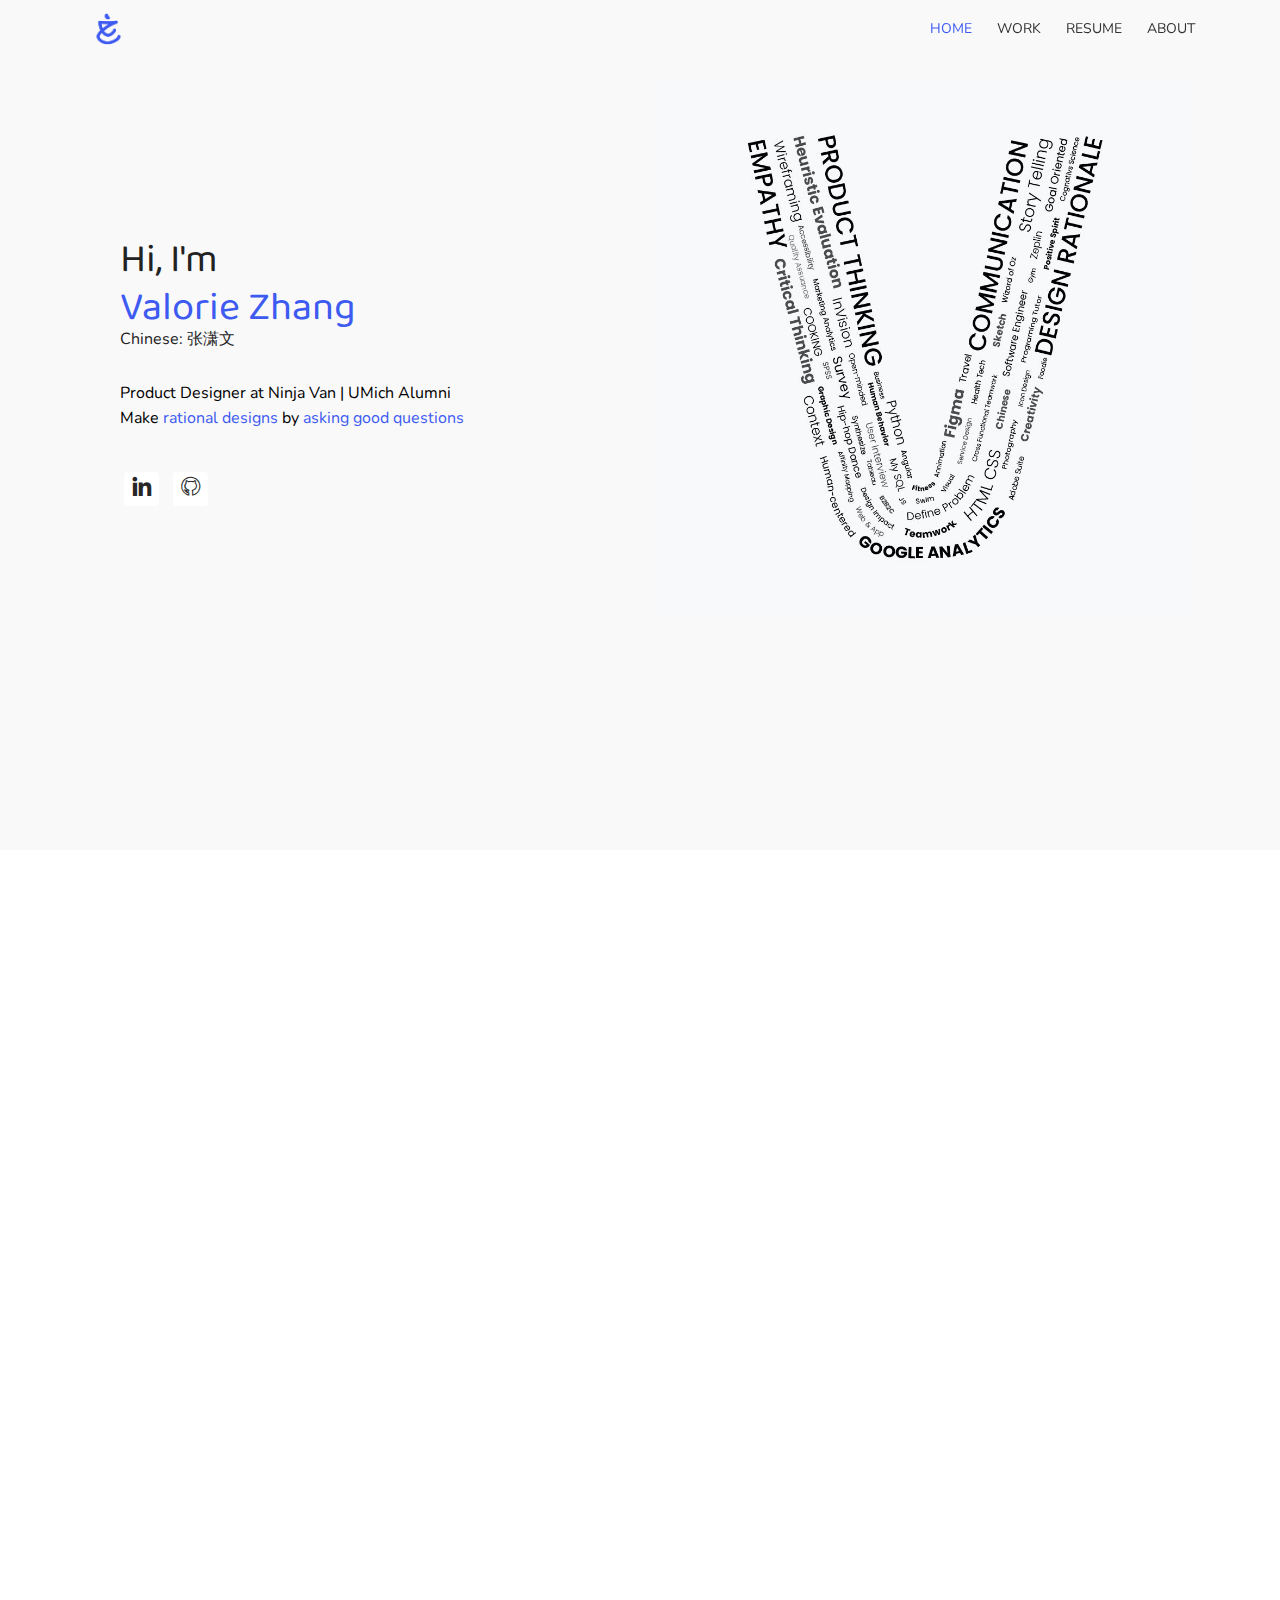
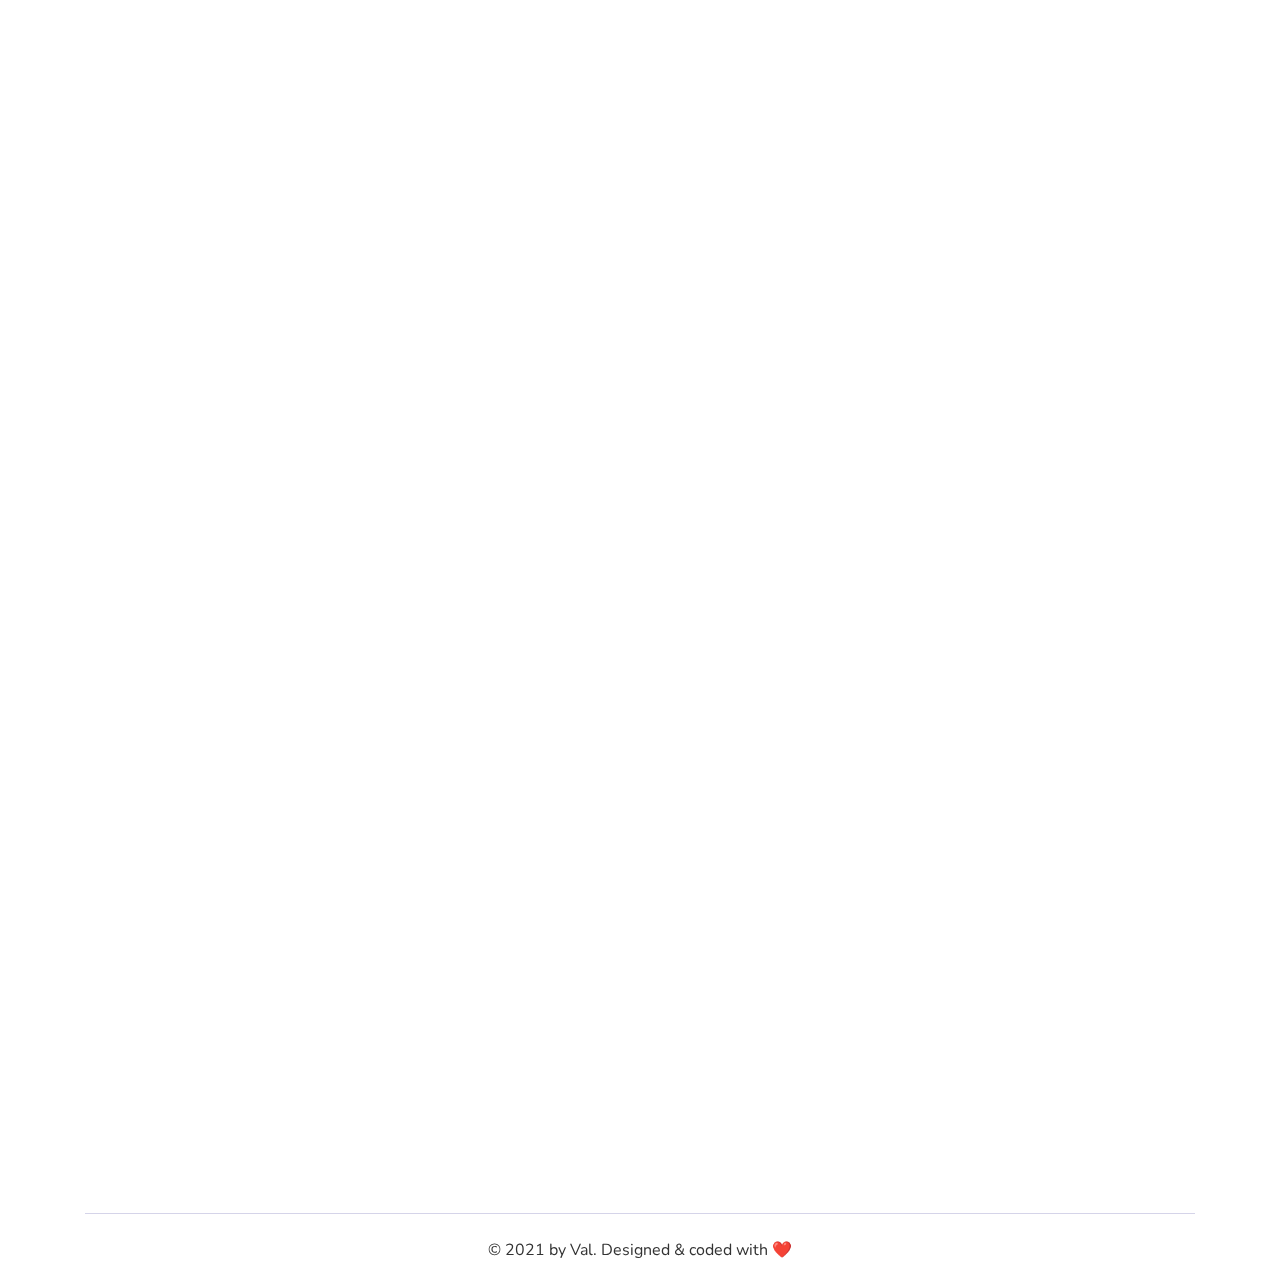
==== index.html @ 16b7e5fd "added nv" ====
<!DOCTYPE html>
<html lang="en">
    <head>
        <meta charset="utf-8">
        <meta name="viewport" content="width=device-width, initial-scale=1, shrink-to-fit=no">
        <meta property="og:description" content="Valorie - Product Designer | Portfolio" />
        <meta property="og:image" content="assets/img/social-preview.png"/>
        <meta property="og:url" content="https://valxwz.github.io/portfolio/" />
        <meta property="og:title" content="Valorie - Product Designer | Portfolio" />
        <title>Valorie - Product Designer</title>
        <!-- Bootstrap CSS -->
        <link rel="stylesheet" href="assets/css/bootstrap.min.css">
        <!-- Icon -->
        <link rel="stylesheet" href="assets/fonts/line-icons.css">
        <link href="https://cdn.lineicons.com/2.0/LineIcons.css" rel="stylesheet">
        <!-- Owl carousel -->
        <link rel="stylesheet" href="assets/css/owl.carousel.min.css">
        <link rel="stylesheet" href="assets/css/owl.theme.css">
        <link rel="stylesheet" href="assets/css/magnific-popup.css">
        <link rel="stylesheet" href="assets/css/nivo-lightbox.css">
        <!-- Animate -->
        <link rel="stylesheet" href="assets/css/animate.css">
        <!-- Main Style -->
        <link rel="stylesheet" href="assets/css/main.css">
        <!-- Responsive Style -->
        <link rel="stylesheet" href="assets/css/responsive.css">
        <!-- Google Font -->
        <link href="https://fonts.googleapis.com/css2?family=Baloo+Chettan+2:wght@400;500&family=Rubik:wght@300;400;500&display=swap" rel="stylesheet">
        <link href="https://fonts.googleapis.com/css2?family=Crimson+Text:wght@600&family=Open+Sans:ital,wght@0,300;1,300&display=swap" rel="stylesheet">
        <link href="https://fonts.googleapis.com/css2?family=Nunito:wght@200;300;400;600&display=swap" rel="stylesheet">
        
        <!-- add favicon to tab -->
        <link rel="icon" href="assets/img/fav_icon.png">
<!-- Global site tag (gtag.js) - Google Analytics -->
<script async src="https://www.googletagmanager.com/gtag/js?id=UA-103588491-2"></script>
<script>
  window.dataLayer = window.dataLayer || [];
  function gtag(){dataLayer.push(arguments);}
  gtag('js', new Date());

  gtag('config', 'UA-103588491-2');
</script>

    </head>
    <body>
        <!-- Header Area wrapper Starts -->
        <header id="header-wrap">
            <!-- Navbar Start -->
            <nav class="navbar navbar-expand-md bg-inverse fixed-top scrolling-navbar nav-down">
                <div class="container">
                    <!-- Brand and toggle get grouped for better mobile display -->
                    <a href="index.html" class="navbar-brand"><img src="assets/img/new_logo-03.png" alt="logo"></a>
                    <button class="navbar-toggler" type="button" data-toggle="collapse" data-target="#navbarCollapse" aria-controls="navbarCollapse" aria-expanded="false" aria-label="Toggle navigation">
                    <i class="lni-menu"></i>
                    </button>
                    <div class="collapse navbar-collapse" id="navbarCollapse">
                        <ul class="navbar-nav mr-auto w-100 justify-content-end clearfix">
                            <li class="nav-item active">
                                <a class="nav-link" href="#hero-area">
                                    HOME
                                </a>
                            </li>
                            <li class="nav-item">
                                <a class="nav-link" href="#work">
                                    WORK
                                </a>
                            </li>
                            <li class="nav-item">
                                <a class="nav-link" href="assets/files/valzhang.pdf" target="_blank">
                                    RESUME
                                </a>
                            </li>
                            <li class="nav-item">
                                <a class="nav-link" href="about.html">
                                    ABOUT
                                </a>
                            </li>
                        </ul>
                    </div>
                </div>
            </nav>
            <!-- Navbar End -->
            <!-- Hero Area Start -->
            <div id="hero-area" class="hero-area-bg" style="background-color: #f9f9f9;">
                <div class="container">
                    <div class="row">
                        <div class="col-lg-6 col-md-12 col-sm-12 col-xs-12" style="padding: 40px 40px 30px 50px;margin-top: 10%">
                            <div class="contents">
                                <div class="head-title">
                                    <h2>Hi, I'm </br> <span style="color:#3d5af1;">Valorie Zhang</span>
                                    <p>Chinese: 张潇文</p>
                                    </h2>
                                </div>
                                <p>Product Designer at Ninja Van | UMich Alumni <br>Make <span style="color:#3d5af1;">rational designs </span> by <span style="color:#3d5af1;">asking good questions</span></p>
                                <div class="social-icon" style="padding-top: 10px;">
                                    <a class="linkedin" href="https://www.linkedin.com/in/valorie-xiaowen-zhang-9266886b/" onclick="window.open(this.href); return false;"><i class="lni-linkedin-filled"></i></a>
                                    <a class="github" href="https://github.com/valxwz?tab=repositories" onclick="window.open(this.href); return false;"><i class="lni lni-github"></i></a>
                                </div>
                            </div>
                        </div>
                        <div class="col-lg-6 col-md-12 col-sm-12 col-xs-12">
                            <div class="intro-img">
                                <img class="img-fluid" src="assets/img/v_shape.jpg" alt="">
                            </div>
                        </div>
                    </div>
                </div>
            </div>
            <!-- Hero Area End -->
        </header>
        <!-- Header Area wrapper End -->
        <!-- Work Section start -->
        <section id="work" class="section-padding">
            <div class="container">
                <div class="section-header text-center">
                    <h2 class="section-title wow fadeInDown">Work</h2>
                    <div class="shape wow fadeInDown"></div>
                </div>
                <div class="about-area">
                    <div class="container">
                        <!-- work NV  -->
                        <div class="row flex-column-reverse flex-lg-row row-padding">
                            <div class="col-lg-6 col-md-12 col-xs-12 info">
                                <div class="about-wrapper wow fadeInRight">
                                    <div>
                                        <div class="site-heading project_header">
                                            <h3>Ninja Van
                                            </h3>
                                        </div>
                                        <p class="project-tag">Jun 2021 - Present</p>
                                        <div class="content">
                                            <p>
                                                Ship parcles from point A to point B, C, D & more
                                            </p>
                                        </div>
                                        <p><small class="form-text text-muted">
                                            Help warehouse staff and drivers to ship parcels through middle mile. </br> Please contact me for details. 
                                        </small></p>
                                        <div class="header-button">
                                            <button id="contact-dialog" type="submit" class="main-button">Contact Me</button>
                                        </div>
                                    </div>
                                </div>
                            </div>
                            <div class="col-lg-6 col-md-12 col-xs-12 wow fadeInLeft">
                                <img class="img-fluid feature-img-fluid" src="assets/img/home/nv.png" alt="">
                            </div>
                        </div>
                        <!-- end of work NV -->
                        <!-- Work GM -->
                        <div class="row flex-column-reverse flex-lg-row row-padding">
                            <div class="col-lg-6 col-md-12 col-xs-12 info">
                                <div class="about-wrapper wow fadeInRight">
                                    <div>
                                        
                                        <div class="site-heading project_header" >
                                            <h3>General Motors
                                            </h3>
                                        </div>
                                        <p class="project-tag2">Sep 2020 - Jun 2021</p>
                                        <div class="content">
                                            <p>
                                                Worked on the Advisor platform and connected vehicle projects
                                            </p>
                                        </div>
                                        <p><small class="text-muted">
                                            Product Design · E-commerce · Sale's tool · Customer service tool · Connected vehicle mobile app
                                        </small></p>
                                        
                                        <button onclick="window.location.href='gm_work.html';" class="main-button">View Details</button>
                                        
                                    </div>
                                </div>
                            </div>
                            <div class="col-lg-6 col-md-12 col-xs-12 wow fadeInLeft">
                                <a href="gm_work.html"><img class="img-fluid feature-img-fluid" src="assets/img/home/gm.png" alt="gm.png"></a>
                            </div>
                        </div>
                        <!-- end of work GN -->
                        
                         <!-- work - ava  -->
                        <div class="row flex-column-reverse flex-lg-row row-padding">
                            <div class="col-lg-6 col-md-12 col-xs-12 info">
                                <div class="about-wrapper wow fadeInRight">
                                    <div>
                                        <div class="site-heading project_header">
                                            <h3>Ava
                                            </h3>
                                        </div>
                                        <p class="project-tag2">Jun 2020 - Sep 2020</p>
                                        <div class="content">
                                            <p>
                                                B2B2C Health Coaching & Tracking Platform
                                            </p>
                                        </div>
                                        <p><small class="form-text text-muted">
                                            Solo designer in a health-tech startup · Health status dashboard · Streamline meal logging
                                        </small></p>
                                        <div class="header-button">
                                            <button onclick="window.location.href='ava_work.html';" class="main-button">View Details</button>
                                        </div>
                                    </div>
                                </div>
                            </div>
                            <div class="col-lg-6 col-md-12 col-xs-12 wow fadeInLeft">
                                <a href="ava_work.html"><img class="img-fluid feature-img-fluid" src="assets/img/home/ava.png" alt=""></a>
                            </div>
                        </div>
                        <!-- end of work Ava -->
                        
                        <!-- Work 3 Cinetrip -->
                        <div class="row flex-column-reverse flex-lg-row row-padding">
                            <div class="col-lg-6 col-md-12 col-xs-12 info">
                                <div class="about-wrapper wow fadeInRight">
                                    <div>
                                        <div class="site-heading project_header">
                                            <h3>Cinetrip
                                            </h3>
                                        </div>
                                        <p class="project-tag2">Sep 2019 - Sep 2020</p>
                                        <div class="content">
                                            <p>
                                                Explore popular filming locations while traveling
                                            </p>
                                        </div>
                                        <p><small class="text-muted">
                                            UX & UI Design · Co-Founder · Launched in App store
                                        </small></p>
                                        
                                        <button onclick="window.location.href='cinetrip_work.html';" class="main-button">View Details</button>
                                        
                                    </div>
                                </div>
                            </div>
                            <div class="col-lg-6 col-md-12 col-xs-12 wow fadeInLeft">
                                <a href="cinetrip_work.html"><img class="img-fluid feature-img-fluid" src="assets/img/cinetrip.png" alt="cinetrip.png"></a>
                            </div>
                        </div>
                        <!-- end of work 3 -->
                        <!-- Work 6 levels.fyi -->
                        <div class="row flex-column-reverse flex-lg-row row-padding">
                            <div class="col-lg-6 col-md-12 col-xs-12 info">
                                <div class="about-wrapper wow fadeInRight">
                                    <div>
                                        <div class="site-heading project_header">
                                            <h3>Levels.fyi
                                            </h3>
                                        </div>
                                        <p class="project-tag2">Aug 2020 - Sep 2020</p>
                                        <div class="content">
                                            <p>
                                                Helping people make better career decisions
                                            </p>
                                        </div>
                                        <p><small class="text-muted">
                                            Freelance UX Design  · Data Submission · Dashboard
                                        </small></p>
                                        
                                        <button onclick="window.location.href='levels_work.html';" class="main-button">View Details</button>
                                        
                                    </div>
                                </div>
                            </div>
                            <div class="col-lg-6 col-md-12 col-xs-12 wow fadeInLeft">
                                <a href="levels_work.html"><img class="img-fluid feature-img-fluid" src="assets/img/levels-img/levels.png" alt="levels.png"></a>
                            </div>
                        </div>
                        <!-- end of work 6 -->
                        <!-- Work 4 igiyg -->
                        <div class="row flex-column-reverse flex-lg-row row-padding">
                            <div class="col-lg-6 col-md-12 col-xs-12 info">
                                <div class="about-wrapper wow fadeInRight">
                                    <div>
                                        <div class="site-heading project_header">
                                            <h3>I'll Go If You Go
                                            </h3>
                                        </div>
                                        <p class="project-tag2">Jan 2019 - Apr 2019</p>
                                        <div class="content">
                                            <p>
                                                Spark fun & meaningful family conversations
                                            </p>
                                        </div>
                                        <p><small class="text-muted">
                                            Service & physical product design · Family bonding · Interdisciplinary work
                                        </small></p>
                                        
                                        <button onClick="window.open('https://www.valoriezhang.com/ipd');" class="main-button">View Details</button>
                                        
                                    </div>
                                </div>
                            </div>
                            <div class="col-lg-6 col-md-12 col-xs-12 wow fadeInLeft">
                                <a target="_blank" href="https://www.valoriezhang.com/ipd"><img class="img-fluid feature-img-fluid" src="assets/img/home/igiyg.png" alt="igiyg.png"></a>
                            </div>
                        </div>
                        <!-- end of work 4 -->
                        <!-- Work 5 sodalabs -->
                        <div class="row flex-column-reverse flex-lg-row row-padding">
                            <div class="col-lg-6 col-md-12 col-xs-12 info">
                                <div class="about-wrapper wow fadeInRight">
                                    <div>
                                        <div class="site-heading project_header">
                                            <h3>UX Design Intern
                                            </h3>
                                        </div>
                                        <p class="project-tag2">May 2019 - July 2019</p>
                                        <div class="content">
                                            <p>
                                                Wear multiple hats at a start-up
                                            </p>
                                        </div>
                                        <p><small class="text-muted">
                                            Kiosk UX/UI design · UX research · Market analysis · Cold user interviews
                                        </small></p>
                                        
                                        <button onClick="window.open('https://www.valoriezhang.com/sl');" class="main-button">View Details</button>
                                        
                                    </div>
                                </div>
                            </div>
                            <div class="col-lg-6 col-md-12 col-xs-12 wow fadeInLeft">
                                <a target="_blank" href="https://www.valoriezhang.com/sl"><img class="img-fluid feature-img-fluid" src="assets/img/home/SodaLabs.png" alt="SodaLabs.png"></a>
                            </div>
                        </div>
                        <!-- end of work 5 -->
                        
                    </div>
                </div>
            </div>
        </section>
            <!-- Signup Section End -->
            <!-- Footer Section Start -->
            <footer id="footer" class="footer-area section-padding">
                <div id="copyright">
                    <div class="container">
                        <div class="row">
                            <div class="col-md-12">
                                <div class="copyright-content">
                                    <p>© 2021 by Val. Designed & coded with ❤️</p>
                                </div>
                            </div>
                        </div>
                    </div>
                </div>
            </footer>
            <!-- Footer Section End -->
            <!-- signup popup confirmation -->
           <div id="myModal" class="cd-popup" role="alert">
            <div class="cd-popup-container">
                <h4>Glad you are interested! </h4> <p>Please feel free to reach out to me at <br>valxwz@umich.edu <br>for more details. Thanks! </p>
                <ul>
                    <li class="nav-item">
                        <a href="#0" class="cd-popup-close img-replace btn-sm">CLOSE</a>
                    </li>
                </ul>
                </div> <!-- cd-popup-container -->
                </div> <!-- cd-popup -->

                    <!-- Go to Top Link -->
                    <a href="#" class="back-to-top">
                        <i class="lni-arrow-up"></i>
                    </a>
                    <!-- Preloader -->
                    <div id="preloader">
                        <div class="loader" id="loader-1"></div>
                    </div>
                    <!-- End Preloader -->
                    <!-- jQuery first, then Popper.js, then Bootstrap JS -->
                    <script src="assets/js/jquery-min.js"></script>
                    <script src="assets/js/bootstrap.min.js"></script>
                    <script src="assets/js/owl.carousel.min.js"></script>
                    <script src="assets/js/wow.js"></script>
                    <script src="assets/js/jquery.nav.js"></script>
                    <script src="assets/js/scrolling-nav.js"></script>
                    <script src="assets/js/jquery.easing.min.js"></script>
                    <script src="assets/js/jquery.counterup.min.js"></script>
                    <script src="assets/js/waypoints.min.js"></script>
                    <script src="assets/js/main.js"></script>
                </body>
            </html>
---- assets/fonts/line-icons.css ----
@font-face {
  font-family: 'LineIcons';
  src:  url('../fonts/LineIcons.eot?tc3uo0');
  src:  url('../fonts/LineIcons.eot?tc3uo0#iefix') format('embedded-opentype'),
    url('../fonts/LineIcons.ttf?tc3uo0') format('truetype'),
    url('../fonts/LineIcons.woff?tc3uo0') format('woff'),
    url('../fonts/LineIcons.svg?tc3uo0#LineIcons') format('svg');
  font-weight: normal;
  font-style: normal;
}

[class^="lni-"], [class*=" lni-"] {
  /* use !important to prevent issues with browser extensions that change fonts */
  font-family: 'LineIcons' !important;
  speak: none;
  font-style: normal;
  font-weight: normal;
  font-variant: normal;
  text-transform: none;
  line-height: 1;

  /* Better Font Rendering =========== */
  -webkit-font-smoothing: antialiased;
  -moz-osx-font-smoothing: grayscale;
}

.lni-image:before {
  content: "\e991";
}
.lni-linkedin-filled:before {
  content: "\e9ac";
}
.lni-airbnb-filled:before {
  content: "\ea06";
}
.lni-add-files:before {
  content: "\e900";
}
.lni-agenda:before {
  content: "\e901";
}
.lni-alarm-clock:before {
  content: "\e902";
}
.lni-alarm:before {
  content: "\e903";
}
.lni-amazon:before {
  content: "\e904";
}
.lni-amex:before {
  content: "\e905";
}
.lni-anchor:before {
  content: "\e906";
}
.lni-android:before {
  content: "\e907";
}
.lni-angle-double-down:before {
  content: "\e908";
}
.lni-angle-double-left:before {
  content: "\e909";
}
.lni-angle-double-right:before {
  content: "\e90a";
}
.lni-angle-double-up:before {
  content: "\e90b";
}
.lni-apartment:before {
  content: "\e90c";
}
.lni-apple:before {
  content: "\e90d";
}
.lni-archive:before {
  content: "\e90e";
}
.lni-arrow-down-circle:before {
  content: "\e90f";
}
.lni-arrow-down:before {
  content: "\e910";
}
.lni-arrow-left-circle:before {
  content: "\e911";
}
.lni-arrow-left:before {
  content: "\e912";
}
.lni-arrow-right-circle:before {
  content: "\e913";
}
.lni-arrow-right:before {
  content: "\e914";
}
.lni-arrow-top-left:before {
  content: "\e915";
}
.lni-arrow-top-right:before {
  content: "\e916";
}
.lni-arrow-up-circle:before {
  content: "\e917";
}
.lni-arrow-up:before {
  content: "\e918";
}
.lni-arrows-horizontal:before {
  content: "\e919";
}
.lni-arrows-vertical:before {
  content: "\e91a";
}
.lni-ban:before {
  content: "\e91b";
}
.lni-bar-chart:before {
  content: "\e91c";
}
.lni-basketball:before {
  content: "\e91d";
}
.lni-behance:before {
  content: "\e91e";
}
.lni-bi-cycle:before {
  content: "\e91f";
}
.lni-bitbucket:before {
  content: "\e920";
}
.lni-bitcoin:before {
  content: "\e921";
}
.lni-blackboard:before {
  content: "\e922";
}
.lni-bluetooth:before {
  content: "\e923";
}
.lni-bold:before {
  content: "\e924";
}
.lni-bolt-alt:before {
  content: "\e925";
}
.lni-bolt:before {
  content: "\e926";
}
.lni-book:before {
  content: "\e927";
}
.lni-bookmark-alt:before {
  content: "\e928";
}
.lni-bookmark:before {
  content: "\e929";
}
.lni-briefcase:before {
  content: "\e92a";
}
.lni-brush-alt:before {
  content: "\e92b";
}
.lni-brush:before {
  content: "\e92c";
}
.lni-bubble:before {
  content: "\e92d";
}
.lni-bug:before {
  content: "\e92e";
}
.lni-bulb:before {
  content: "\e92f";
}
.lni-bullhorn:before {
  content: "\e930";
}
.lni-bus:before {
  content: "\e931";
}
.lni-calendar:before {
  content: "\e932";
}
.lni-camera:before {
  content: "\e933";
}
.lni-car:before {
  content: "\e934";
}
.lni-cart-full:before {
  content: "\e935";
}
.lni-cart:before {
  content: "\e936";
}
.lni-check-box:before {
  content: "\e937";
}
.lni-check-mark-circle:before {
  content: "\e938";
}
.lni-chevron-down-circle:before {
  content: "\e939";
}
.lni-chevron-down:before {
  content: "\e93a";
}
.lni-chevron-left-circle:before {
  content: "\e93b";
}
.lni-chevron-left:before {
  content: "\e93c";
}
.lni-chevron-right-circle:before {
  content: "\e93d";
}
.lni-chevron-right:before {
  content: "\e93e";
}
.lni-chevron-up-circle:before {
  content: "\e93f";
}
.lni-chevron-up:before {
  content: "\e940";
}
.lni-chrome:before {
  content: "\e941";
}
.lni-circle-minus:before {
  content: "\e942";
}
.lni-clipboard:before {
  content: "\e943";
}
.lni-close:before {
  content: "\e944";
}
.lni-cloud-check:before {
  content: "\e945";
}
.lni-cloud-download:before {
  content: "\e946";
}
.lni-cloud-sync:before {
  content: "\e947";
}
.lni-cloud-upload:before {
  content: "\e948";
}
.lni-cloud:before {
  content: "\e949";
}
.lni-code:before {
  content: "\e94a";
}
.lni-coffee-cup:before {
  content: "\e94b";
}
.lni-cog:before {
  content: "\e94c";
}
.lni-color-pallet:before {
  content: "\e94d";
}
.lni-comment-reply-alt:before {
  content: "\e94e";
}
.lni-comments-alt:before {
  content: "\e94f";
}
.lni-comments:before {
  content: "\e950";
}
.lni-construction:before {
  content: "\e951";
}
.lni-control-panel:before {
  content: "\e952";
}
.lni-crop:before {
  content: "\e953";
}
.lni-cross-circle:before {
  content: "\e954";
}
.lni-crown:before {
  content: "\e955";
}
.lni-css3:before {
  content: "\e956";
}
.lni-cup:before {
  content: "\e957";
}
.lni-cut:before {
  content: "\e958";
}
.lni-dashboard:before {
  content: "\e959";
}
.lni-database:before {
  content: "\e95a";
}
.lni-dinner:before {
  content: "\e95b";
}
.lni-direction-alt:before {
  content: "\e95c";
}
.lni-direction-ltr:before {
  content: "\e95d";
}
.lni-direction-rtl:before {
  content: "\e95e";
}
.lni-direction:before {
  content: "\e95f";
}
.lni-display:before {
  content: "\e960";
}
.lni-download:before {
  content: "\e961";
}
.lni-drop:before {
  content: "\e962";
}
.lni-dropbox:before {
  content: "\e963";
}
.lni-drupal:before {
  content: "\e964";
}
.lni-emoji-neutral:before {
  content: "\e965";
}
.lni-emoji-sad:before {
  content: "\e966";
}
.lni-emoji-smile:before {
  content: "\e967";
}
.lni-empty-file:before {
  content: "\e968";
}
.lni-enter:before {
  content: "\e969";
}
.lni-envelope:before {
  content: "\e96a";
}
.lni-eraser:before {
  content: "\e96b";
}
.lni-exit-down:before {
  content: "\e96c";
}
.lni-exit-up:before {
  content: "\e96d";
}
.lni-exit:before {
  content: "\e96e";
}
.lni-eye:before {
  content: "\e96f";
}
.lni-facebook-filled:before {
  content: "\e970";
}
.lni-facebook:before {
  content: "\e971";
}
.lni-files:before {
  content: "\e972";
}
.lni-film-play:before {
  content: "\e973";
}
.lni-firefox:before {
  content: "\e974";
}
.lni-flag-alt:before {
  content: "\e975";
}
.lni-flag-cubic:before {
  content: "\e976";
}
.lni-flag:before {
  content: "\e977";
}
.lni-folder:before {
  content: "\e978";
}
.lni-frame-contract:before {
  content: "\e979";
}
.lni-frame-expand:before {
  content: "\e97a";
}
.lni-full-screen:before {
  content: "\e97b";
}
.lni-funnel:before {
  content: "\e97c";
}
.lni-gallery:before {
  content: "\e97d";
}
.lni-game:before {
  content: "\e97e";
}
.lni-gift:before {
  content: "\e97f";
}
.lni-git:before {
  content: "\e980";
}
.lni-github:before {
  content: "\e981";
}
.lni-google-plus:before {
  content: "\e982";
}
.lni-graduation:before {
  content: "\e983";
}
.lni-grid-alt:before {
  content: "\e984";
}
.lni-grid:before {
  content: "\e985";
}
.lni-hammer:before {
  content: "\e986";
}
.lni-hand:before {
  content: "\e987";
}
.lni-harddrive:before {
  content: "\e988";
}
.lni-headphone-alt:before {
  content: "\e989";
}
.lni-headphone:before {
  content: "\e98a";
}
.lni-heart-filled:before {
  content: "\e98b";
}
.lni-heart-pulse:before {
  content: "\e98c";
}
.lni-heart:before {
  content: "\e98d";
}
.lni-help:before {
  content: "\e98e";
}
.lni-highlight-alt:before {
  content: "\e98f";
}
.lni-highlight:before {
  content: "\e990";
}
.lni-hobile:before {
  content: "\e992";
}
.lni-home:before {
  content: "\e993";
}
.lni-hourglass:before {
  content: "\e994";
}
.lni-html5:before {
  content: "\e995";
}
.lni-inbox:before {
  content: "\e996";
}
.lni-indent-decrease:before {
  content: "\e997";
}
.lni-indent-increase:before {
  content: "\e998";
}
.lni-Infinite:before {
  content: "\e999";
}
.lni-information:before {
  content: "\e99a";
}
.lni-instagram-filled:before {
  content: "\e99b";
}
.lni-instagram:before {
  content: "\e99c";
}
.lni-italic:before {
  content: "\e99d";
}
.lni-joomla:before {
  content: "\e99e";
}
.lni-key:before {
  content: "\e99f";
}
.lni-keyboard:before {
  content: "\e9a0";
}
.lni-laptop-phone:before {
  content: "\e9a1";
}
.lni-laptop:before {
  content: "\e9a2";
}
.lni-layers:before {
  content: "\e9a3";
}
.lni-layout:before {
  content: "\e9a4";
}
.lni-leaf:before {
  content: "\e9a5";
}
.lni-licencse:before {
  content: "\e9a6";
}
.lni-line-dashed:before {
  content: "\e9a7";
}
.lni-line-dotted:before {
  content: "\e9a8";
}
.lni-line-double:before {
  content: "\e9a9";
}
.lni-line-spacing:before {
  content: "\e9aa";
}
.lni-link:before {
  content: "\e9ab";
}
.lni-linkedin:before {
  content: "\e9ad";
}
.lni-list:before {
  content: "\e9ae";
}
.lni-lock:before {
  content: "\e9af";
}
.lni-magnet:before {
  content: "\e9b0";
}
.lni-magnifier:before {
  content: "\e9b1";
}
.lni-map-marker:before {
  content: "\e9b2";
}
.lni-map:before {
  content: "\e9b3";
}
.lni-mastercard:before {
  content: "\e9b4";
}
.lni-medall-alt:before {
  content: "\e9b5";
}
.lni-medall:before {
  content: "\e9b6";
}
.lni-medium:before {
  content: "\e9b7";
}
.lni-menu-circle:before {
  content: "\e9b8";
}
.lni-menu:before {
  content: "\e9b9";
}
.lni-mic:before {
  content: "\e9ba";
}
.lni-microphone:before {
  content: "\e9bb";
}
.lni-minus:before {
  content: "\e9bc";
}
.lni-mobile:before {
  content: "\e9bd";
}
.lni-more-alt:before {
  content: "\e9be";
}
.lni-more:before {
  content: "\e9bf";
}
.lni-mouse:before {
  content: "\e9c0";
}
.lni-move:before {
  content: "\e9c1";
}
.lni-music:before {
  content: "\e9c2";
}
.lni-notepad:before {
  content: "\e9c3";
}
.lni-package:before {
  content: "\e9c4";
}
.lni-page-break:before {
  content: "\e9c5";
}
.lni-paint-bucket:before {
  content: "\e9c6";
}
.lni-paint-roller:before {
  content: "\e9c7";
}
.lni-paperclip:before {
  content: "\e9c8";
}
.lni-paypal:before {
  content: "\e9c9";
}
.lni-pencil-alt:before {
  content: "\e9ca";
}
.lni-pencil:before {
  content: "\e9cb";
}
.lni-phone-handset:before {
  content: "\e9cc";
}
.lni-phone:before {
  content: "\e9cd";
}
.lni-pie-chart:before {
  content: "\e9ce";
}
.lni-pilcrow:before {
  content: "\e9cf";
}
.lni-pin-alt:before {
  content: "\e9d0";
}
.lni-pin-corner:before {
  content: "\e9d1";
}
.lni-pin:before {
  content: "\e9d2";
}
.lni-pinterest:before {
  content: "\e9d3";
}
.lni-playstore:before {
  content: "\e9d4";
}
.lni-plug:before {
  content: "\e9d5";
}
.lni-plus:before {
  content: "\e9d6";
}
.lni-pointer-down:before {
  content: "\e9d7";
}
.lni-pointer-left:before {
  content: "\e9d8";
}
.lni-pointer-right:before {
  content: "\e9d9";
}
.lni-pointer-up:before {
  content: "\e9da";
}
.lni-pointer:before {
  content: "\e9db";
}
.lni-power-switch:before {
  content: "\e9dc";
}
.lni-printer:before {
  content: "\e9dd";
}
.lni-pulse:before {
  content: "\e9de";
}
.lni-question-circle:before {
  content: "\e9df";
}
.lni-quora:before {
  content: "\e9e0";
}
.lni-reddit:before {
  content: "\e9e1";
}
.lni-reload:before {
  content: "\e9e2";
}
.lni-reply:before {
  content: "\e9e3";
}
.lni-rocket:before {
  content: "\e9e4";
}
.lni-rss-feed:before {
  content: "\e9e5";
}
.lni-ruler-alt:before {
  content: "\e9e6";
}
.lni-ruler-pencil:before {
  content: "\e9e7";
}
.lni-ruler:before {
  content: "\e9e8";
}
.lni-save-alt:before {
  content: "\e9e9";
}
.lni-save:before {
  content: "\e9ea";
}
.lni-search:before {
  content: "\e9eb";
}
.lni-select:before {
  content: "\e9ec";
}
.lni-share-alt:before {
  content: "\e9ed";
}
.lni-share:before {
  content: "\e9ee";
}
.lni-shield:before {
  content: "\e9ef";
}
.lni-shift-left:before {
  content: "\e9f0";
}
.lni-shift-right:before {
  content: "\e9f1";
}
.lni-shortcode:before {
  content: "\e9f2";
}
.lni-signal:before {
  content: "\e9f3";
}
.lni-slice:before {
  content: "\e9f4";
}
.lni-sort-alpha-asc:before {
  content: "\e9f5";
}
.lni-sort-amount-asc:before {
  content: "\e9f6";
}
.lni-soundcloud:before {
  content: "\e9f7";
}
.lni-spellcheck:before {
  content: "\e9f8";
}
.lni-spotify:before {
  content: "\e9f9";
}
.lni-spray:before {
  content: "\e9fa";
}
.lni-stamp:before {
  content: "\e9fb";
}
.lni-star-empty:before {
  content: "\e9fc";
}
.lni-star-filled:before {
  content: "\e9fd";
}
.lni-star-half:before {
  content: "\e9fe";
}
.lni-star:before {
  content: "\e9ff";
}
.lni-stats-down:before {
  content: "\ea00";
}
.lni-stats-up:before {
  content: "\ea01";
}
.lni-strikethrough:before {
  content: "\ea02";
}
.lni-stripe:before {
  content: "\ea03";
}
.lni-support:before {
  content: "\ea04";
}
.lni-tab:before {
  content: "\ea05";
}
.lni-tag:before {
  content: "\ea06";
}
.lni-target:before {
  content: "\ea07";
}
.lni-teabag:before {
  content: "\ea08";
}
.lni-text-align-right:before {
  content: "\ea09";
}
.lni-text-align-center:before {
  content: "\ea0a";
}
.lni-text-align-justify:before {
  content: "\ea0b";
}
.lni-text-align-left:before {
  content: "\ea0c";
}
.lni-text-format-remove:before {
  content: "\ea0d";
}
.lni-text-format:before {
  content: "\ea0e";
}
.lni-text-size:before {
  content: "\ea0f";
}
.lni-thought:before {
  content: "\ea10";
}
.lni-thumbs-down:before {
  content: "\ea11";
}
.lni-thumbs-up:before {
  content: "\ea12";
}
.lni-ticket-alt:before {
  content: "\ea13";
}
.lni-ticket:before {
  content: "\ea14";
}
.lni-timer:before {
  content: "\ea15";
}
.lni-train:before {
  content: "\ea16";
}
.lni-trash:before {
  content: "\ea17";
}
.lni-tshirt:before {
  content: "\ea18";
}
.lni-twitter-filled:before {
  content: "\ea19";
}
.lni-twitter:before {
  content: "\ea1a";
}
.lni-underline:before {
  content: "\ea1b";
}
.lni-unlink:before {
  content: "\ea1c";
}
.lni-unlock:before {
  content: "\ea1d";
}
.lni-upload:before {
  content: "\ea1e";
}
.lni-user:before {
  content: "\ea1f";
}
.lni-users:before {
  content: "\ea20";
}
.lni-vector:before {
  content: "\ea21";
}
.lni-video:before {
  content: "\ea22";
}
.lni-visa:before {
  content: "\ea23";
}
.lni-volume-high:before {
  content: "\ea24";
}
.lni-volume-low:before {
  content: "\ea25";
}
.lni-volume-medium:before {
  content: "\ea26";
}
.lni-volume-mute:before {
  content: "\ea27";
}
.lni-wallet:before {
  content: "\ea28";
}
.lni-warning:before {
  content: "\ea29";
}
.lni-wheelchair:before {
  content: "\ea2a";
}
.lni-wordpress-filled:before {
  content: "\ea2b";
}
.lni-wordpress:before {
  content: "\ea2c";
}
.lni-world-alt:before {
  content: "\ea2d";
}
.lni-world:before {
  content: "\ea2e";
}
.lni-write:before {
  content: "\ea2f";
}
.lni-zip:before {
  content: "\ea30";
}
.lni-zoom-in:before {
  content: "\ea31";
}
.lni-zoom-out:before {
  content: "\ea32";
}
---- assets/css/main.css ----
@import url("https://fonts.googleapis.com/css?family=Arvo:700|Open+Sans");

:root {
  --highlight-main: rgba(34, 209, 238, 0.3);
  --h5-shape: #3d5af1;
  --highlight-ava: #D6F3F8;
  --highlight-gm: #CAE4FF;
}

html {
  overflow-x: hidden;
}

body {
  background: #fff;
  font-size: 14px;
  font-weight: 400;
  font-family: 'Nunito', sans-serif;
  -webkit-box-sizing: border-box;
  -moz-box-sizing: border-box;
  box-sizing: border-box;
  -webkit-font-smoothing: subpixel-antialiased;
  color: black;
  line-height: 25px;
  -webkit-backface-visibility: hidden;
  backface-visibility: hidden;
  overflow-x: hidden;
}

h1 {
  font-size: 55px;
  color: #222222;
  font-weight: 500;
  font-family: 'Baloo Chettan 2', cursive;
}

h3 {
  font-family: 'Baloo Chettan 2', cursive;
  font-style: normal;
  font-weight: 500;
  font-size: 25px;
  line-height: 24px;
}

h4 {
  font-family: 'Baloo Chettan 2', cursive;
  font-style: normal;
  font-weight: 400;
  font-size: 22px;
  line-height: 24px;
  padding: 5px 0;
}

h2 {
  font-size: 40px;
  color: #222222;
  font-weight: 400;
  font-family: 'Baloo Chettan 2', cursive;
}

a {
  -webkit-transition: all 0.2s linear;
  -moz-transition: all 0.2s linear;
  -o-transition: all 0.2s linear;
  transition: all 0.2s linear;
}

a:hover {
  text-decoration: none;
}

a a:focus {
  outline: none;
}

p {
  font-weight: 400;
  font-family: 'Nunito', sans-serif;
  margin-bottom: 1em;
  font-size: 16px;
}

small {
  font-size: 95%;
  font-weight: 300;
}

ul, ol {
  list-style: outside none none;
  margin: 0;
  padding: 0;
}

ul li, ol li {
  list-style: none;
}

a:not([href]):not([tabindex]) {
  color: #fff;
}

/*all others*/

/*siteheading*/
.site-heading {
  padding-top: 2em;
}

/*switch project title*/
.switch{
  font-size: 16px;
  padding: 10px 30px;
  font-family: 'Nunito', sans-serif;
  font-weight: 600;
  color:#868686;
}

.switch:hover{
  color:black;
}

.switch_active{
  font-size: 16px;
  padding: 10px 30px;
  font-family: 'Nunito', sans-serif;
  font-weight: 600;
  color:black;
}

.switch_footer{
  background-color: #F4F7F8;

}

/*video */
.video-features {
  width: 55%;
  border-radius: 16px;
  box-shadow: 2px 4px 24px rgba(0, 0, 0, 0.10);
  display: block;
  margin-left: auto;
  margin-right: auto;
}

#ava-features .video-features {
  width: 65%;
  border-radius: 36px;
}


.video-web {
  width: 85%;
  border-radius: 10px;
  box-shadow: 2px 4px 24px rgba(0, 0, 0, 0.10);
  display: block;
  margin-left: auto;
  margin-right: auto;
  margin-top: 2em;
}

/*work page contents class*/
.demos {
  padding: 0 3em;
  margin-top: 4em;
}


.ava-demos {
  padding: 0 3em;
  margin-top: 0;
}

/*highlight*/

/*feature title*/
.feature_title {
  padding-top: 3em;
}

#cinetrip-features .feature_title {
  color: #3D38CB;
}

#ava-features .feature_title {
  color: #0051AF;
}

.caption {
  padding-top: 2em;
  font-weight: 300;
}

/* Highlight Text & Animation*/
.highlight {
  position: relative;
  background-origin: 0;
  background-size: 200% 100%;
  background-repeat: repeat-x;
  background-position: 0 100%;
  transition: background-position 0.8s ease-out;
  padding: 1px 0px;
}

.highlight.shown {
  position: relative;
  background-origin: 0;
  background-size: 200% 100%;
  background-repeat: repeat-x;
  background-position: -100% 100%;
  transition: background-position 0.8s ease-out;
}

.highlight-cinetrip {
  background-image: linear-gradient(to right, transparent 50%, var(--highlight-main) 50%);
}

.highlight-ava {
  background-image: linear-gradient(to right, transparent 50%, var(--highlight-ava) 50%);
}

.highlight-gm {
  background-image: linear-gradient(to right, transparent 50%, var(--highlight-gm) 50%);
}

.highlight-main {
  background-image: linear-gradient(to right, transparent 50%, #E3E6FF 50%);
}

.highlight-levels {
  background-image: linear-gradient(to right, transparent 50%, #DBFBE3 50%);
}



/*work background img*/

.parallax_bg{
  min-height: 750px;  /* Create the parallax scrolling effect */
  background-attachment: fixed;
  background-position: center;
  background-repeat: no-repeat;
  background-size: cover;

}

.cinetrip-parallax {

  /* The image used */
  background-image: url("../img/cinetrip-img/cinetrip-large-cover.png");  /* Set a specific height */
}

.ava-parallax {

  /* The image used */
  background-image: url("../img/ava-img/ava-large-cover.png");  /* Set a specific height */
}

.gm-parallax {

  /* The image used */
  background-image: url("../img/gm-img/gm-large-cover.png");  /* Set a specific height */
}

.levels-parallax {

  /* The image used */
  background-image: url("../img/levels-img/levels-large-cover.png");  /* Set a specific height */
}

/*paragraoh space*/
.para_space {
  margin-top: 5px;
}

/*side nav*/

/*  Make nav sticky */
.section-nav {
  width: 130px;
  position: fixed;
  z-index: 1;
  top: 80px;
  left: 15px;
  overflow-x: hidden;
  padding: 8px 0;
  font-size: 14px;
}

/* 3. ScrollSpy active styles (see JS tab for activation) */
.section-nav li.active > a {
  color: black;
  font-weight: 600;
  font-size: 15px;
}

/* Sidebar Navigation */
.section-nav {
  padding-left: 1px;
}

.section-nav a {
  text-decoration: none;
  display: block;
  padding: .125rem 0;
  font-weight: 300;
  color: #868686;
  transition: all 50ms ease-in-out; /* This small transition makes setting of the active state smooth */
}

.section-nav a:hover, .section-nav a:focus {
  color: #666;
}

/** Poor man's reset **/

/** {
  box-sizing: border-box;
}
*/

/*section padding. Larger space between section*/

/*section {
  padding-bottom: 5rem;
}*/

/*site-wide img*/
.site-wide {
  width: 100%;
}

/*img padding*/
.img-padding {
  padding: 2em 0 5em 0;
}

/*para-text-section*/
.text-section {
  padding: 2em 0;
}

/*
.sidenav {
width: 130px;
position: fixed;
z-index: 1;
top: 80px;
left: 10px;
overflow-x: hidden;
padding: 8px 0;
}

.sidenav a {
padding: 6px 8px 6px 16px;
text-decoration: none;
font-size: 14px;
color: #0e153a;
display: block;
}

.sidenav a:hover {

color:#3d5af1;
}*/

/*#sidenav .active {background:red;}*/

/*
.sidenav a.active{color:#3d5af1;}*/


.main {
  margin-left: 140px; /* Same width as the sidebar + left position in px */
  font-size: 28px; /* Increased text to enable scrolling */
  padding: 0px 10px;
}

.section-header {
  margin-bottom: 30px;
}

.section-header p {
  text: center;
  font-weight: 400;
  line-height: 26px;
}

.section-title {
  font-size: 40px;
  color: #222222;
  display: inline-block;
  font-weight: 400;
  position: relative;
}

.shape {
  height: 3px;
  margin: 0 auto 30px;
  position: relative;
  width: 60px;
  background-color: #3d5af1;
}

.shape-a {
  height: 3px;
  margin: 0 auto 30px;
  position: relative;
  width: 60px;
  background-color: #17C3EA;
}

.shape-g{
  height: 3px;
  margin: 0 auto 30px;
  position: relative;
  width: 60px;
  background-color: #29419E;
}

/*project tag*/
.project-tag{
  display: inline-block;
  font-size: 13px;
  color:#3d5af1;
  padding: 5px 10px;
  border-radius: 20px;
  background-color: #E7EAFF;
}

.project-tag2{
  display: inline-block;
  font-size: 13px;
  color:#3d5af1;
  padding: 5px 10px;
  border-radius: 20px;
  background-color: white;
}

.project_header{
  display: inline-block;
  margin-right: 1em;

}

.shape2 {
  border-left: 6px solid var(--h5-shape);
  padding-left: 28px;
}

.shape2-ava {
  border-left: 6px solid #17C3EA;
  padding-left: 28px;
}

.shape2-g {
  border-left: 6px solid #29419E;
  padding-left: 28px;
}

.padding-none {
  padding: 0px;
}

.bg-gray {
  background: #f9f9f9;
}

.overlay {
  position: absolute;
  width: 100%;
  height: 100%;
  top: 0px;
  left: 0px;
  background: rgba(61, 96, 244, 0.3);
}

.main-button {
  transition: all 0.2s ease-out;
  font-size: 14px;
  padding: 10px 30px;
  font-family: 'Nunito', sans-serif;
  font-weight: 600;
  border-radius: 30px;
  color: #3d5af1;
  border: 2px solid #3d5af1;
  text-transform: uppercase;
  background: linear-gradient(to right, #3d5af1 50%, white 50%);
  background-size: 250% 100%;
  background-position: right bottom;
  margin: 40px 0 0 0 !important;
  display: block;
}

.main-button:hover, .main-button:focus{
  transition: all 0.2s ease-out;
  cursor: pointer;
  color: white;
  background-color: #3d5af1;
  transform: translateX(3px);
  border-radius: 30px;
  background-position: left bottom;
  box-shadow: 0px 4px 4px rgba(0, 0, 0, 0.25), 0px 10px 30px rgba(61, 56, 203, 0.5);
}
 .main-button:active {
  box-shadow: none;
  transform: translateY(1px);
}


.btn {
  font-size: 14px;
  padding: 8px 80px;
  cursor: pointer;
  font-weight: 400;
  color: black;
  border-radius: 30px;
  -webkit-transition: all 0.1s linear;
  -moz-transition: all 0.1s linear;
  -o-transition: all 0.1s linear;
  transition: all 0.1s linear;
  display: inline-block;
  background: #FFFFFF;
  box-shadow: 0px 6px 7px rgba(0, 0, 0, 0.2), 0px 11px 15px rgba(0, 0, 0, 0.14), 0px 4px 20px rgba(0, 0, 0, 0.12);
}

.btn-sm {
  height: 40px;
  padding: 8px 20px;
}

.btn:hover, .btn:focus, .btn:active {
  transform: translateY(-8px);
  box-shadow: 0px 11px 15px rgba(0, 0, 0, 0.2), 0px 24px 38px rgba(0, 0, 0, 0.14), 0px 9px 46px rgba(0, 0, 0, 0.12);
}

.btn-common {
  background-color: #3d5af1;
  box-shadow: 0px 4px 4px rgba(0, 0, 0, 0.25), 0px 10px 30px rgba(61, 56, 203, 0.5);
  border-radius: 34px;
  position: relative;
  z-index: 1;
  text-transform: uppercase;
}

.btn-common:hover {
  transform: scale(1.06);
}

.btn-border {
  color: #3d5af1;
  background-color: transparent;
  border: 2px solid #3d5af1;
  text-transform: uppercase;
}

.btn-border:hover {
  color: #fff;
  border-color: #3d5af1;
  background-color: #3d5af1;
  border-radius: 30px;
  box-shadow: 0px 4px 4px rgba(0, 0, 0, 0.25), 0px 10px 30px rgba(61, 56, 203, 0.5);
  border-radius: 34px;
}

.btn-border:focus {
  color: #fff;
  border-color: #3d5af1;
  background-color: #3d5af1;
  box-shadow: 0px 4px 4px rgba(0, 0, 0, 0.25), 0px 10px 30px rgba(61, 56, 203, 0.5);
  border-radius: 34px;
}

.btn-lg {
  padding: 14px 33px;
  text-transform: uppercase;
  font-size: 16px;
}

.btn-rm {
  padding: 7px 0px;
  color: #3d5af1;
  text-transform: capitalize;
}

.btn-rm:hover {
  color: #3d5af1;
}

button:focus {
  outline: none !important;
}

.icon-close, .icon-check {
  color: #3d5af1;
}

.social-icon a {
  color: #666;
  background: #fff;
  width: 32px;
  height: 32px;
  line-height: 34px;
  display: inline-block;
  text-align: center;
  border-radius: 100%;
  font-size: 20px;
  margin: 15px 6px 12px 4px;
  transition: all 0.3s ease-in-out 0s;
  -moz-transition: all 0.3s ease-in-out 0s;
  -webkit-transition: all 0.3s ease-in-out 0s;
  -o-transition: all 0.3s ease-in-out 0s;
}

.social-icon a:hover {
  color: #fff !important;
}


.social-icon .twitter:hover {
  background: #4A9CEC;
}

.social-icon .github:hover {
  background: #860AA5;
}


.social-icon .linkedin:hover {
  background: #1260A2;
}


/* ScrollToTop */
a.back-to-top {
  display: none;
  position: fixed;
  bottom: 18px;
  right: 15px;
  text-decoration: none;
}

a.back-to-top i {
  display: block;
  font-size: 22px;
  width: 40px;
  height: 40px;
  line-height: 40px;
  color: #fff;
  background: #3d5af1;
  border-radius: 30px;
  text-align: center;
  transition: all 0.2s ease-in-out;
  -moz-transition: all 0.2s ease-in-out;
  -webkit-transition: all 0.2s ease-in-out;
  -o-transition: all 0.2s ease-in-out;
  box-shadow: 0 0 4px rgba(0, 0, 0, 0.14), 0 4px 8px rgba(0, 0, 0, 0.28);
}

a.back-to-top:hover, a.back-to-top:focus {
  text-decoration: none;
}

/* Preloader */
#preloader {
  position: fixed;
  top: 0;
  left: 0;
  right: 0;
  bottom: 0;
  background-color: #fff;
  z-index: 9999999;
}

.loader {
  top: 50%;
  width: 50px;
  height: 50px;
  border-radius: 100%;
  position: relative;
  margin: 0 auto;
}

#loader-1:before, #loader-1:after {
  content: "";
  position: absolute;
  top: -10px;
  left: -10px;
  width: 100%;
  height: 100%;
  border-radius: 100%;
  border: 7px solid transparent;
  border-top-color: #3d5af1;
}

#loader-1:before {
  z-index: 100;
  animation: spin 1s infinite;
}

#loader-1:after {
  border: 7px solid #f2f2f2;
}

@keyframes spin {
  0% {
    -webkit-transform: rotate(0deg);
    -ms-transform: rotate(0deg);
    -o-transform: rotate(0deg);
    transform: rotate(0deg);
  }

  100% {
    -webkit-transform: rotate(360deg);
    -ms-transform: rotate(360deg);
    -o-transform: rotate(360deg);
    transform: rotate(360deg);
  }

}

.section-padding {
  padding: 60px 0;
}

hr {
  border-top: 1px dotted #ddd;
}

/* ==========================================================================
8. Features Section Style
 ========================================================================== */

/*feature1-bg {
background-image: url(../img/f1-bg.svg);
background-position: center center;
background-repeat: no-repeat;
background-size: cover;
min-height: 650px;
position: relative;
overflow: hidden;
}*/

.row-padding {
  margin-bottom: 5em;
}

#features {
  background-color: white;
}

/*icons*/
#features .icon {
  display: inline-block;
  width: 30px;
  height: 38px;
  border-radius: 4px;
  text-align: center;
  position: relative;
  padding-bottom: 10px;
  z-index: 1;
  font-size: 30px
}

#features .content-left span {
  float: right;
}

#features .content-left .text {
  text-align: right;
}

#features .content-right span {
  float: left;
}

#features .box-item {
  box-shadow: 0 0 12px #F4F4F4;
  padding: 15px;
  line-height: 22px;
  margin-top: 30px;
  border-radius: 3px;
  background-color: #fff;
  -webkit-transition: all .3s ease-in-out;
  -mox-transition: all .3s ease-in-out;
  transition: all .3s ease-in-out;
  position: relative;
  top: 0;
}

#features .box-item .icon {
  text-align: center;
  margin: 12px;
  -webkit-transition: all 0.2s linear;
  -moz-transition: all 0.2s linear;
  -o-transition: all 0.2s linear;
  transition: all 0.2s linear;
}

#features .box-item .icon i {
  color: #3d5af1;
  font-size: 30px;
  -webkit-transition: all 0.2s linear;
  -moz-transition: all 0.2s linear;
  -o-transition: all 0.2s linear;
  transition: all 0.2s linear;
}

#features .box-item .text h4 {
  cursor: pointer;
  font-size: 18px;
  font-weight: 500;
  line-height: 22px;
  -webkit-transition: all 0.2s linear;
  -moz-transition: all 0.2s linear;
  -o-transition: all 0.2s linear;
  transition: all 0.2s linear;
}

#features .box-item .text p {
  font-size: 14px;
  line-height: 26px;
}

#features .text p {
  font-size: 14px;
  line-height: 26px;
  font-weight: 300;
}

#features .box-item:hover {
  box-shadow: 0 10px 22px 10px rgba(27, 38, 49, 0.1);
}

#features .box-item:hover h4 {
  color: #3d5af1;
}

#features .show-box {
  margin-top: 50px;
}

#features .show-box img {
  width: 100%;
}

/*work page style*/

.work-container {
  width: 100%;
  padding-right: 150px;
  padding-left: 150px;
  margin-right: auto;
  margin-left: auto;
}

/* Services Item */
.services-item {
  padding: 20px;
  border-radius: 4px;
  text-align: center;
  margin: 15px 0;
  box-shadow: 0 0 12px #F4F4F4;
  transition: all 0.3s ease-in-out 0s;
  -moz-transition: all 0.3s ease-in-out 0s;
  -webkit-transition: all 0.3s ease-in-out 0s;
  -o-transition: all 0.3s ease-in-out 0s;
}

.services-item .icon {
  border: 1px solid #f1f1f1;
  width: 70px;
  height: 70px;
  border-radius: 50%;
  margin: 0 auto;
  transition: all 0.3s ease-in-out 0s;
  -moz-transition: all 0.3s ease-in-out 0s;
  -webkit-transition: all 0.3s ease-in-out 0s;
  -o-transition: all 0.3s ease-in-out 0s;
}

.services-item .icon i {
  font-size: 30px;
  color: #3d5af1;
  line-height: 70px;
  transition: all 0.3s ease-in-out 0s;
  -moz-transition: all 0.3s ease-in-out 0s;
  -webkit-transition: all 0.3s ease-in-out 0s;
  -o-transition: all 0.3s ease-in-out 0s;
}

.services-item .services-content h3 {
  margin-top: 10px;
  font-weight: 500;
  text-transform: uppercase;
  margin-bottom: 10px;
}

.services-item .services-content h3 a {
  font-size: 16px;
  color: #585b60;
}

.services-item .services-content h3 a:hover {
  color: #3d5af1;
}

.services-item:hover {
  box-shadow: 0 10px 22px 10px rgba(27, 38, 49, 0.1);
}

.services-item:hover .icon {
  background: #3d5af1;
}

.services-item:hover .icon i {
  color: #fff;
}

#service {
  position: relative;
}

.about-area .about-wrapper {
  height: 100%;
  width: 100%;
  display: table;
}

.about-area .about-wrapper > div {
  vertical-align: middle;
  display: table-cell;
  padding-bottom: 5em;
  padding-top: 5em;
}

.about-area img {
  border-radius: 4px;
}

.about-area .content {
  margin-top: 15px;
}

#cta {
  padding: 30px 0;
}

.navbar-brand {
  position: relative;
  width: 7%;
}

.top-nav-collapse {
  background: #fff;
  z-index: 999999;  /*padding: 10px !important;*/
  top: 0px !important;
  box-shadow: 0px 3px 6px 3px rgba(0, 0, 0, 0.06);
  background: #fff !important;
  -webkit-animation-duration: 1s;
  animation-duration: 1s;
}

.top-nav-collapse .navbar-brand {
  top: 0px;
}

.top-nav-collapse .navbar-brand img {
  width: 60%;
}

.top-nav-collapse .navbar-nav .nav-link {
  color: #585b60 !important;
  margin-top: 0px !important;
  margin-bottom: 0px !important;
}

.top-nav-collapse .navbar-nav .nav-link:hover {
  cursor: pointer;
  color: #3d5af1 !important;
  border-color: #3d5af1 !important;
}

.top-nav-collapse .navbar-nav .nav-link:hover {
  color: #3d5af1 !important;
}

.navbar-expand-md .navbar-toggler {
  background: transparent;
  color: #3d5af1;
  border-radius: 4px;
  cursor: pointer;
}

.navbar-brand img {
  width: 60%;
}

.top-nav-collapse .navbar-nav li.active a.nav-link {
  color: #3d5af1 !important;
  border-color: #3d5af1;
}

.indigo {
  background: transparent;
}

.menu-bg {
  background: transparent;
}

.navbar-expand-md .navbar-nav .nav-link i {
  font-size: 14px;
  margin-left: 5px;
  vertical-align: middle;
  -webkit-transition: all 0.3s ease-in-out;
  -moz-transition: all 0.3s ease-in-out;
  transition: all 0.3s ease-in-out;
}

.navbar-expand-md .navbar-nav .nav-item {
  padding-left: 25px;
}

.navbar-expand-md .navbar-nav .nav-link {
  color: #333;
  font-weight: 400;
  padding: 7px 0;
  cursor: pointer;
  position: relative;
  background: transparent;
  -webkit-transition: all 0.3s ease-in-out;
  -moz-transition: all 0.3s ease-in-out;
  transition: all 0.3s ease-in-out;
}

.navbar-expand-md .navbar-nav .nav-link:before {
  background-color: #3d5af1;
  content: '';
  display: block;
  height: 2px;
  position: absolute;
  margin: 0 auto;
  width: 0;
  top: 35px;
  left: 0;
  right: 0;
  bottom: 0;
  transition: width 1s;
  -ms-transition: width 1s;
  -webkit-transition: width 1s;
}

.navbar-expand-md .navbar-nav li a:hover, .navbar-expand-md .navbar-nav li .active > a, .navbar-expand-md .navbar-nav li a:focus {
  color: #fff;
  outline: none;
}

.navbar-expand-md .navbar-nav .active > .nav-link, .navbar-expand-md .navbar-nav .nav-link.active, .navbar-expand-md .navbar-nav .nav-link.open, .navbar-expand-md .navbar-nav .open > .nav-link {
  color: #3d5af1 !important;
  width: 100%;
}

.navbar-expand-md .navbar-nav .nav-link:hover, .navbar-expand-md .navbar-nav .nav-link:hover::before, .navbar-expand-md .navbar-nav .nav-link:focus {
  color: #3d5af1;
  width: 100%;
  transition: width 0.2s;
  -webkit-transition: width 0.2s;
  -ms-transition: width 0.2s;
}

.navbar {
  padding-top: 0;
  padding-bottom: 0;
}

.navbar li.active a.nav-link {
  color: #preset;
}

.dropdown-toggle::after {
  display: none;
}

.dropdown-menu {
  margin: 0;
  padding: 0;
  display: none;
  position: absolute;
  z-index: 99;
  min-width: 210px;
  background-color: #fff;
  white-space: nowrap;
  border-radius: 4px;
  -webkit-box-shadow: 0 6px 12px rgba(0, 0, 0, 0.175);
  box-shadow: 0 6px 12px rgba(0, 0, 0, 0.175);
  animation: fadeIn 0.4s;
  -webkit-animation: fadeIn 0.4s;
  -moz-animation: fadeIn 0.4s;
  -o-animation: fadeIn 0.4s;
  -ms-animation: fadeIn 0.4s;
}

.dropdown-menu:before {
  content: "";
  display: inline-block;
  position: absolute;
  bottom: 100%;
  left: 20%;
  margin-left: -5px;
  border-right: 10px solid transparent;
  border-left: 10px solid transparent;
  border-bottom: 10px solid #fff;
}

.dropdown:hover .dropdown-menu {
  display: block;
  position: absolute;
  text-align: left;
  top: 100%;
  border: none;
  animation: fadeIn 0.4s;
  -webkit-animation: fadeIn 0.4s;
  -moz-animation: fadeIn 0.4s;
  -o-animation: fadeIn 0.4s;
  -ms-animation: fadeIn 0.4s;
}

.dropdown .dropdown-menu .dropdown-item {
  width: 100%;
  padding: 12px 20px;
  font-size: 14px;
  color: #333;
  border-bottom: 1px solid #f1f1f1;
  text-decoration: none;
  display: inline-block;
  float: left;
  clear: both;
  position: relative;
  outline: 0;
  transition: all 0.3s ease-in-out;
  -webkit-transition: all 0.3s ease-in-out;
  -moz-transition: all 0.3s ease-in-out;
  -o-transition: all 0.3s ease-in-out;
  -ms-transition: all 0.3s ease-in-out;
}

.dropdown .dropdown-menu .dropdown-item:last-child {
  border-bottom: none;
  border-bottom-left-radius: 4px;
  border-bottom-right-radius: 4px;
}

.dropdown .dropdown-menu .dropdown-item:first-child {
  border-top-left-radius: 4px;
  border-top-right-radius: 4px;
}

.dropdown .dropdown-item:focus, .dropdown .dropdown-item:hover, .dropdown .dropdown-item.active {
  color: #3d5af1;
  background: #f7f7f7;
}

.dropdown-item.active, .dropdown-item:active {
  background: transparent;
}

.fadeInUpMenu {
  -webkit-animation-name: fadeInUpMenu;
  animation-name: fadeInUpMenu;
}

/* ==========================================================================
3. Hero Area
========================================================================== */
#hero-area {

  /*  background-image: url(../img/landing-bg.svg);*/
  background-color: #f9f9f9;
  background-position: center center;
  background-repeat: no-repeat;
  background-size: cover;
  min-height: 850px;
  position: relative;
  overflow: hidden;
  padding: 80px 0 80px;
}

#hero-area .contents .head-title {
  font-family: 'Baloo Chettan 2', cursive;
  color: #222222;
  font-size: 48px;
  font-weight: 400;
  line-height: 60px;
  margin-bottom: 2rem;
}

.header-button {
  margin-top: 20px;
  color: #222222;/*    transition: all 0.3s ease-out;
  &:hover, &:focus, &:active {
    cursor: pointer;
    transform: translateX(6px);
  }*/
}

#hero-area .contents .header-button {
  margin-top: 20px;
  color: #222222;
}

#hero-area .contents .header-button .btn {
  margin-right: 10px;
}

.sloder-img {
  background: #34363a;
}

/* Team Item */
.team-item:hover {
  box-shadow: 0 10px 22px 10px rgba(27, 38, 49, 0.1);
}

.team-item {
  margin: 15px 0;
  border-radius: 0px;
  box-shadow: 0px 2px 18px 0px rgba(198, 198, 198, 0.3);
  transition: all 0.3s ease-in-out 0s;
  -moz-transition: all 0.3s ease-in-out 0s;
  -webkit-transition: all 0.3s ease-in-out 0s;
  -o-transition: all 0.3s ease-in-out 0s;
  background: #fff;
}

.team-item .team-img {
  float: left;
  width: 200px;
  margin-right: 30px;
}

.team-item .contetn {
  padding: 15px 50px;
  height: 200px;
}

.team-item .social-icons {
  padding-top: 11px;
  transition: all 0.3s ease-in-out 0s;
  -moz-transition: all 0.3s ease-in-out 0s;
  -webkit-transition: all 0.3s ease-in-out 0s;
  -o-transition: all 0.3s ease-in-out 0s;
}

.team-item .social-icons li {
  display: inline-block;
  margin-right: 10px;
}

.team-item .social-icons li a {
  letter-spacing: 0px;
  outline: 0 !important;
}

.team-item .social-icons li a i {
  font-size: 18px;
  display: block;
  transition: all 0.3s ease-in-out 0s;
  -moz-transition: all 0.3s ease-in-out 0s;
  -webkit-transition: all 0.3s ease-in-out 0s;
  -o-transition: all 0.3s ease-in-out 0s;
}

.team-item .social-icons li .lni-facebook-filled {
  color: #3b5998;
}

.team-item .social-icons li .lni-twitter-filled {
  color: #00aced;
}

.team-item .social-icons li .lni-instagram-filled {
  color: #fb3958;
}

.team-item .info-text {
  margin-bottom: 10px;
}

.team-item .info-text h3 {
  font-size: 16px;
  text-transform: uppercase;
  font-weight: 500;
  margin-bottom: 5px;
}

.team-item .info-text h3 a {
  color: #333;
}

.team-item .info-text h3 a:hover {
  color: #3d5af1;
}

.team-item .info-text p {
  margin: 0;
  color: #888;
}

.team-item:hover .team-overlay {
  opacity: 1;
}

.form-group {
  margin-top: 4rem;
}

/* ==========================================================================
 Pricing Table Style
 ========================================================================== */
#pricing {
  text-align: center;
}

#pricing .title {
  padding-top: 20px;
}

#pricing .title h3 {
  text-transform: uppercase;
  color: #333;
  font-size: 18px;
}

#pricing .title .month-plan {
  font-size: 16px;
  font-weight: 500;
  color: #333;
}

#pricing .table {
  margin-top: 15px;
  padding: 30px;
  border-radius: 4px;
  border: none !important;
  box-shadow: 0px 2px 18px 0px rgba(198, 198, 198, 0.3);
  -webkit-transition: all .3s linear;
  -moz-transition: all .3s linear;
  -ms-transition: all .3s linear;
  -o-transition: all .3s linear;
  transition: all .3s linear;
}

#pricing .table .icon-box {
  position: relative;
  width: 80px;
  height: 80px;
  border-radius: 50%;
  display: inline-block;
  vertical-align: middle;
  background-color: #EBEDEF;
  margin-bottom: 20px;
  -webkit-transition: all .3s linear;
  -moz-transition: all .3s linear;
  -ms-transition: all .3s linear;
  -o-transition: all .3s linear;
  transition: all .3s linear;
}

#pricing .table .icon-box i {
  color: #3d5af1;
  line-height: 80px;
  font-size: 30px;
  -webkit-transition: all .3s linear;
  -moz-transition: all .3s linear;
  -ms-transition: all .3s linear;
  -o-transition: all .3s linear;
  transition: all .3s linear;
}

#pricing .table .pricing-header {
  position: relative;
  text-align: center;
}

#pricing .table .pricing-header .price-value {
  font-size: 24px;
  color: #3d5af1;
  position: relative;
  text-align: center;
  font-weight: 700;
}

#pricing .table .pricing-header .price-value sup {
  font-size: 16px;
  font-weight: 500;
  top: -18px;
}

#pricing .table .pricing-header .price-value span {
  font-size: 15px;
  color: #abacae;
  font-weight: 400;
}

#pricing .table .description {
  text-align: center;
  padding: 0px 50px;
  margin-bottom: 20px;
}

#pricing .table .description li {
  font-size: 14px;
  font-weight: 400;
  color: #abacae;
  padding: 4px 0;
}

#pricing .table .description li:last-child {
  border-bottom: none;
}

#pricing .table:hover {
  background: #ffffff;
  box-shadow: 0 10px 22px 10px rgba(27, 38, 49, 0.1);
}

#pricing .table:hover .icon-box {
  background: #3d5af1;
}

#pricing .table:hover .icon-box i {
  color: #fff;
}

#pricing #active-tb {
  background: #ffffff;
  box-shadow: 0 10px 22px 10px rgba(27, 38, 49, 0.1);
}

#pricing #active-tb .icon-box {
  background: #3d5af1;
}

#pricing #active-tb .icon-box i {
  color: #fff;
}

#pricing .active {
  z-index: 99999;
}

.testimonial {
  position: relative;
  background-color: #3d5af1;
}

.testimonial-item {
  background: #fff;
  border-radius: 4px;
  text-align: center;
  padding: 30px 20px;
}

.testimonial-item .img-thumb {
  position: relative;
  margin: 15px 15px 15px 0;
}

.testimonial-item .img-thumb img {
  border-radius: 50%;
  display: inline-block;
  width: inherit;
  padding: 7px;
}

.testimonial-item .content {
  overflow: hidden;
}

.testimonial-item .content .description {
  width: 100%;
  color: #333;
}

.testimonial-item .content .star-icon i {
  color: #3d5af1;
}

.testimonial-item .info h2 {
  font-size: 16px;
  font-weight: 700;
  text-transform: uppercase;
  line-height: 30px;
  margin: 0;
}

.testimonial-item .info h2 a {
  color: #333;
}

.testimonial-item .info h3 {
  margin: 0;
  clear: both;
  font-size: 14px;
  font-weight: 500;
  line-height: 26px;
  margin-bottom: 10px;
}

.testimonial-item .info h3 a {
  color: #333;
}

.testimonial-item .info .indicator {
  font-size: 26px;
  font-weight: 700;
  color: #3d5af1;
}

.testimonial-item .icon-social {
  margin-top: 30px;
}

.testimonial-item .icon-social a {
  color: #666;
  background: #fff;
  width: 32px;
  height: 32px;
  line-height: 34px;
  display: inline-block;
  text-align: center;
  border-radius: 100%;
  font-size: 15px;
  margin: 15px 6px 12px 4px;
  transition: all 0.3s ease-in-out 0s;
  -moz-transition: all 0.3s ease-in-out 0s;
  -webkit-transition: all 0.3s ease-in-out 0s;
  -o-transition: all 0.3s ease-in-out 0s;
}

.testimonial-item .icon-social a:hover {
  color: #fff;
}

.testimonial-item .icon-social .facebook:hover {
  background: #3b5999;
}

.testimonial-item .icon-social .twitter:hover {
  background: #4A9CEC;
}

.testimonial-item .icon-social .instagram:hover {
  background: #860AA5;
}

.testimonial-item .icon-social .linkedin:hover {
  background: #1260A2;
}

.testimonial-item .icon-social .google:hover {
  background: #CE332A;
}

.owl-pagination {
  position: absolute;
  width: 100%;
  left: 0;
  bottom: -40px;
}

.owl-carousel .owl-dots {
  text-align: center;
  margin-top: 20px;
}

.owl-carousel button.owl-dot {
  display: inline-block;
  zoom: 1;
  display: inline;
  text-align: center;
}

.owl-carousel button.owl-dot span {
  display: block;
  width: 12px;
  height: 12px;
  margin: 2px 4px;
  filter: alpha(opacity=50);
  opacity: 1;
  border-radius: 30px;
  background: #fff;
  border: 2px solid #fff;
  box-shadow: 0px 0px 2px rgba(0, 0, 0, 0.2);
  transition: all 0.4s ease-in-out;
  -moz-transition: all 0.4s ease-in-out;
  -webkit-transition: all 0.4s ease-in-out;
  -o-transition: all 0.4s ease-in-out;
}

.owl-carousel button.owl-dot.active span, .owl-carousel button.owl-dot.clickable, .owl-carousel button.owl-dot:hover span {
  background: #3d5af1;
}

.slick-slider {
  padding: 80px 0;
}

.slider-center img {
  opacity: 0.7;
  transition: all 0.4s ease-in-out;
  -moz-transition: all 0.4s ease-in-out;
  -webkit-transition: all 0.4s ease-in-out;
  -o-transition: all 0.4s ease-in-out;
  padding: 63px 63px;
  position: relative;
  text-align: center;
}

.slider-center .slick-center img {
  -moz-transform: scale(1.9);
  -ms-transform: scale(1.9);
  -o-transform: scale(1.9);
  -webkit-transform: scale(1.9);
  opacity: 1;
  transform: scale(1.9);
}

.form-control {
  width: 100%;
  margin: 1em 0;
  font-size: 14px;
  border-radius: 4px;
  -webkit-transition: all 0.3s;
  -moz-transition: all 0.3s;
  transition: all 0.3s;
  padding: 10px;
  border: 1px solid #f1f1f1;
}

.form-control:focus {
  border-color: #3d5af1;
  box-shadow: none;
  outline: none;
}

textarea {
  border-radius: 4px !important;
}

.form-control:focus {
  box-shadow: none;
  outline: none;
}

.btn.disabled, .btn:disabled {
  opacity: 1;
}

#signup .header-button {
  padding-top: 20px;
}

.contact-form-area h2 {
  font-size: 18px;
  text-transform: uppercase;
}

.contact-right-area {
  margin-left: 50px;
}

.contact-right-area .contact-title {
  margin-bottom: 20px;
}

.contact-right-area .contact-title h1 {
  font-size: 22px;
}

.contact-right {
  padding: 4px;
}

.contact-right .single-contact {
  margin: 30px 0px;
  padding: 3px 55px;
  position: relative;
  color: #abacae;
}

.contact-right .single-contact p {
  margin-bottom: 0px;
}

.contact-right .single-contact p a {
  color: #abacae;
}

.contact-right .contact-icon {
  background: #3d5af1;
  color: #fff;
  border-radius: 4px;
  font-size: 20px;
  height: 40px;
  left: 0;
  padding-top: 8px;
  position: absolute;
  text-align: center;
  top: 50%;
  -webkit-transform: translateY(-50%);
  transform: translateY(-50%);
  width: 40px;
}

.h3 {
  float: right;
  font-size: 16px;
}

/*cta
*/
#cta {
  background:;
}

/* Footer Area Start */
.footer-area {
  position: relative;
  padding: 0px;
  background: #fff;
}

/*footer social media*/
i.fas, i.fab {
  border: 1px solid red;
}

.fa-facebook {
  color: rgb(59, 91, 152);
}

.footer-area .footer-titel {
  font-size: 18px;
  color: #333333;
  font-weight: 500;
  padding-bottom: 20px;
  letter-spacing: 0.5px;
}

.footer-area .footer-titel span {
  color: #ccc;
  font-weight: 400;
}

.footer-area .textwidget p {
  color: #333;
}

.footer-area .footer-link li {
  margin-bottom: 10px;
}

.footer-area .footer-link li a {
  color: #333;
  font-size: 14px;
  font-weight: 400;
  position: relative;
}

.footer-area .footer-link li a:hover {
  color: #3d5af1;
}

.footer-area .address li {
  margin-bottom: 20px;
}

.footer-area .address li a {
  color: #666666;
  font-size: 14px;
  line-height: 30px;
  font-weight: 400;
}

.footer-area .address li a i {
  font-size: 22px;
  width: 32px;
  vertical-align: middle;
  height: 36px;
  text-align: center;
  display: inline-block;
  float: left;
  margin-right: 5px;
  line-height: 32px;
}

.footer-area #subscribe-form {
  margin-top: 10px;
}

.footer-area #subscribe-form .form-group {
  position: relative;
}

.footer-area #subscribe-form .form-group .btn-common {
  position: absolute;
  top: 0;
  right: 0;
  padding: 7px 15px;
  height: 52px;
  border-radius: 0;
  background: transparent;
  color: #3d5af1;
}

#copyright .copyright-content {
  border-top: 1px solid #d5d4e9;
  padding: 15px 0;
}

#copyright p {
  line-height: 42px;
  color: #333;
  text-align: center;
  margin: 0;
}

#copyright p a {
  color: #3d5af1;
}

.social-icon a {
  color: #272727;
  background: #fff;
  width: 35px;
  height: 34px;
  line-height: 34px;
  display: inline-block;
  text-align: center;
  border-radius: 4px;
  font-size: 20px;
  margin: 15px 6px 12px 4px;
  transition: all 0.3s ease-in-out 0s;
  -moz-transition: all 0.3s ease-in-out 0s;
  -webkit-transition: all 0.3s ease-in-out 0s;
  -o-transition: all 0.3s ease-in-out 0s;
}

.social-icon a:hover {
  color: #fff !important;
}

.social-icon .facebook:hover {
  background: #3b5999;
}

.social-icon .twitter:hover {
  background: #4A9CEC;
}

.social-icon .instagram:hover {
  background: #860AA5;
}

.social-icon .airbnb:hover {
  background: #F45757;
}

.social-icon .linkedin:hover {
  background: #1260A2;
}

.social-icon .google:hover {
  background: #CE332A;
}

/*signup confirmation pop-up container*/

/* -------------------------------- 

xpopup 

-------------------------------- */
.cd-popup {
  position: fixed;
  left: 0;
  top: 0;
  height: 100%;
  width: 100%;
  background-color: rgba(0, 0, 0, 0.6);
  opacity: 0;
  visibility: hidden;
  -webkit-transition: opacity 0.3s 0s, visibility 0s 0.3s;
  -moz-transition: opacity 0.3s 0s, visibility 0s 0.3s;
  transition: opacity 0.3s 0s, visibility 0s 0.3s;


}

.cd-popup.is-visible {
  opacity: 1;
  visibility: visible;
  -webkit-transition: opacity 0.3s 0s, visibility 0s 0s;
  -moz-transition: opacity 0.3s 0s, visibility 0s 0s;
  transition: opacity 0.3s 0s, visibility 0s 0s;
}

.cd-popup-container {
  position: relative;
  padding: 2em;
  width: 90%;
  max-width: 400px;
  margin: 4em auto;
  background: #FFF;
  border-radius: .25em .25em .4em .4em;
  text-align: center;

box-shadow: 0px 11px 15px rgba(0, 0, 0, 0.2), 0px 24px 38px rgba(0, 0, 0, 0.14), 0px 9px 46px rgba(0, 0, 0, 0.12);

  -webkit-transform: translateY(-40px);
  -moz-transform: translateY(-40px);
  -ms-transform: translateY(-40px);
  -o-transform: translateY(-40px);
  transform: translateY(-40px);  /* Force Hardware Acceleration in WebKit */
  -webkit-backface-visibility: hidden;
  -webkit-transition-property: -webkit-transform;
  -moz-transition-property: -moz-transform;
  transition-property: transform;
  -webkit-transition-duration: 0.3s;
  -moz-transition-duration: 0.3s;
  transition-duration: 0.3s;
}

.cd-popup-container h4{
  padding-top: 1em;
}


.cd-popup-container p {
  padding: 1em 1em;
}


.is-visible .cd-popup-container {
  -webkit-transform: translateY(0);
  -moz-transform: translateY(0);
  -ms-transform: translateY(0);
  -o-transform: translateY(0);
  transform: translateY(0);
}

@media only screen and (min-width:1170px) {
  .cd-popup-container {
    margin: 8em auto;
  }

}
---- assets/css/responsive.css ----
/*large screens*/

@media screen and (min-width:1282px) {
.parallax_bg{
  min-height: 850px; }
  .work-container {
  width: 85%;
}
}


  /* only small desktops */
@media screen and (min-width:992px) {
  #mobile-demo {
    display: none !important;
  }

  #hero-area .contents .head-title {
    font-size: 36px;
    line-height: 48px;
  }

  .services-item .services-content h3 a {
    font-size: 14px;
  }

  .title-hl {
    font-size: 30px;
  }

  .why .content h3 {
    font-size: 30px;
  }

  .team-item .contetn {
    padding: 15px 20px;
  }

}

/* tablets */
@media screen and (max-width:991px) {

  .parallax_bg{
      min-height: 650px; /* Set a specific height */
      background-size: auto;
    }


    .gm-parallax {
      /* The image used */
      background-image: url("../img/gm-img/gm_mobile.png");
    }

    .levels-parallax {

      /* The image used */
      background-image: url("../img/levels-img/levels_mobile.png");
    }

    .ava-parallax {
      /* The image used */
      background-image: url("../img/ava-img/ava_mobile.png");
    }

    .cinetrip-parallax {

      /* The image used */
      background-image: url("../img/cinetrip-img/cinetrip_mobile.png");
    }



  .feature-img-fluid {
    display: block;
    margin-left: auto;
    margin-right: auto;
    max-width: 70%;
    max-height: auto;
  }

  #hero-area {
    background: white;
  }

  #desk-demo {
    display: none;
  }

  .section-title {
    font-size: 32px;
    margin-bottom: 30px;
  }

  .services-item .services-content h3 a {
    font-size: 14px;
  }

  .services-item {
    margin-bottom: 20px;
  }

  #pricing-table .title h3 {
    font-size: 14px;
  }

  /* only small tablets */
  @media screen and (min-width:768px) and (max-width:991px) {
    #hero-area .contents .head-title h2 {
      font-size: 38px;
    }

    .navbar-brand img {
      margin: 0 0;
    }

    .navbar-brand img {
      width: 100%;
    }

    .top-nav-collapse .navbar-brand img {
      width: 100%;
    }

    .section-title {
      font-size: 32px;
      margin-bottom: 30px;
    }

    .services-item .services-content h3 a {
      font-size: 16px;
    }

    .bg-inverse {
      background: #fff !important;
      box-shadow: 0px 3px 6px 3px rgba(0, 0, 0, 0.06);
    }

    .navbar-expand-md .navbar-nav .nav-link {
      margin-bottom: 0;
      margin-top: 0;
    }

    #about .sec-title h3 {
      font-size: 30px;
      line-height: 42px;
    }

    .title-hl {
      font-size: 30px;
    }

    .text-wrapper {
      padding: 60px 30px;
    }

    .why .content h3 {
      font-size: 30px;
    }

    #pricing-table .title h3 {
      font-size: 14px;
    }

    .skill-area img {
      margin-bottom: 30px;
    }

    #blog .blog-item-wrapper {
      margin-bottom: 30px;
    }

    .experience h4 {
      font-size: 18px;
    }

    .testimonial-item {
      padding: 10px;
    }

    .testimonial-item .content h2 {
      font-size: 15px;
    }

    .slider-center img {
      padding: 40px 60px;
    }

    .subscribes h4 {
      font-size: 30px;
    }

    .footer-area .footer-titel {
      margin-top: 30px;
    }

    .contact-right-area {
      margin-top: 0px;
      margin-left: 0px;
    }

  }

  /* mobile or only mobile */
  @media screen and (max-width:767px) {

    .project-tag {
      margin-left: 0;
    }

    .project-tag2 {
      padding: 0;
      margin-left: 0;
    }

    .video-features {
      width: 38%;
    }

    #sidenav {
      display: none !important;
    }

    .mobile-hide {
      display: none !important;
    }

    .w-50 {
      width: 20% !important;
    }

    #hero-area .contents .head-title h2 {
      font-size: 34px;
    }

    .navbar-brand img {
      margin: 0 0;
    }

    .navbar-brand img {
      width: 100%;
    }

    .top-nav-collapse .navbar-brand img {
      width: 100%;
    }

    .img-fluid {

      /*max-height: 100%;*/
      max-width: 100%;
    }

    .section-padding {
      padding: 60px 30px;
    }

    #work {
      padding-bottom: 0;
    }

    .section-title {
      font-size: 32px;
      margin-bottom: 30px;
    }

    .navbar-expand-md .navbar-brand, .navbar-expand-md .navbar-toggler {
      margin: 0px 15px;
    }

    .bg-inverse {
      background: #fff !important;
      box-shadow: 0px 3px 6px 3px rgba(0, 0, 0, 0.06);
    }

    .navbar-expand-md .navbar-nav .nav-link {
      margin-bottom: 0;
      margin-top: 0;
    }

    .navbar-brand img {
      margin: 5px 0;
    }

    .top-nav-collapse .navbar-brand img {
      margin-top: 10px;
    }

    .intro-img {
      margin-top: 20px;
    }

    #hero-area .img-thumb {
      display: none;
    }

    #hero-area .contents .head-title {
      font-size: 22px;
      line-height: 36px;
      margin-bottom: 15px;
    }

    #hero-area .contents p {
      font-size: 14px;
    }

    #hero-area {
      padding: 120px 0 80px;
    }

    #hero-area .contents .btn {
      margin: 5px 10px 10px 0px;
    }

    .text-wrapper {
      padding: 60px 15px;
    }

    #about .sec-title h3 {
      font-size: 22px;
      line-height: 36px;
    }

    .about-area img {
      margin-top: 30px;
    }

    .feature-thumb {
      padding: 10px;
    }

    .testimonial-item {
      padding: 0;
    }

    .client-item-wrapper img {
      width: 50%;
    }

    #cta h4 {
      font-size: 22px;
    }

    #cta .text-right {
      float: left !important;
    }

    #cta .btn {
      float: left;
    }

    .team-item .team-img {
      width: 100%;
      float: none;
    }

    .team-item .contetn {
      padding: 15px 30px;
    }

    .footer-right-contact .single-contact {
      margin: 10px 7px;
      padding: 3px 45px;
    }

    .footer-area .footer-titel {
      margin-top: 30px;
    }

    .contact-right-area {
      margin: 20px 0;
    }

    .contact-form-area h2 {
      font-size: 14px;
    }

    .copyright .float-right {
      float: left !important;
    }

    .map {
      margin-top: 20px;
    }

    #cta {
      padding: 20px 0;
    }

    .cta-text {
      margin-bottom: 30px;
    }

  }
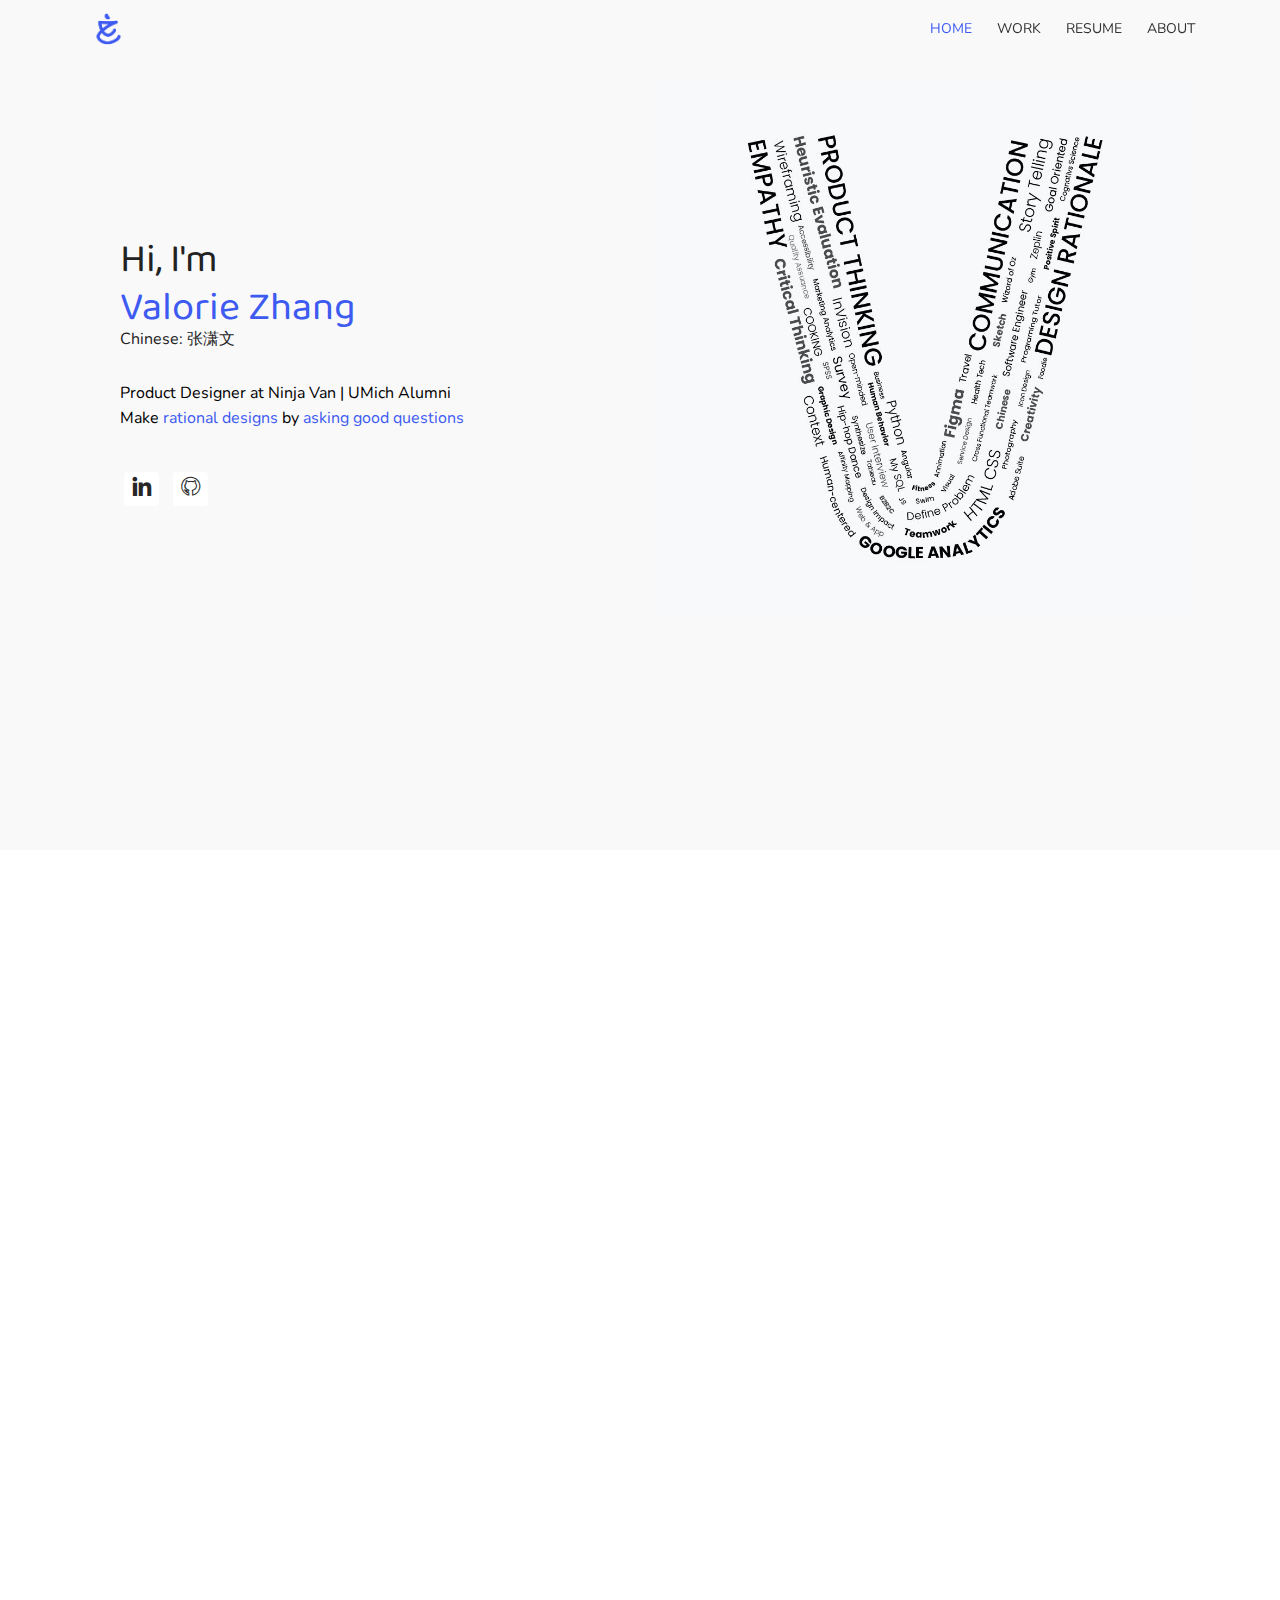
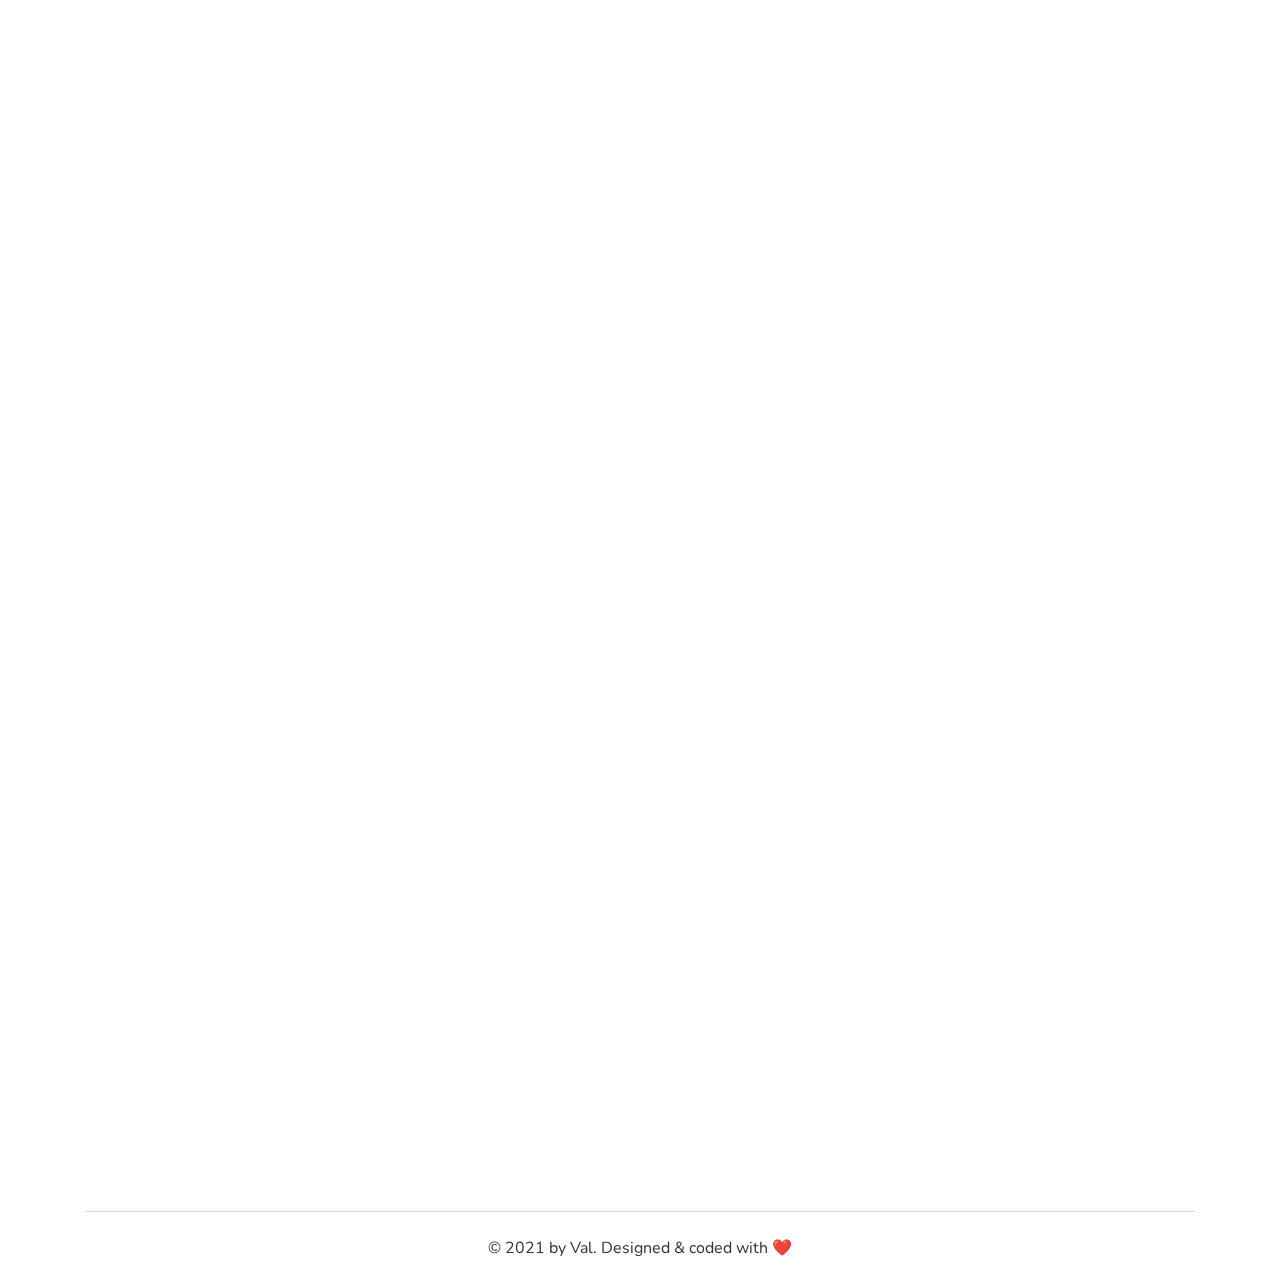
==== commit 3dd109cc: "updated nv work and pop up" ====
--- a/index.html
+++ b/index.html
@@ -66,7 +66,7 @@
                                 </a>
                             </li>
                             <li class="nav-item">
-                                <a class="nav-link" href="assets/files/valzhang.pdf" target="_blank">
+                                <a class="nav-link" href="assets/files/valzhang2023.pdf" target="_blank">
                                     RESUME
                                 </a>
                             </li>
@@ -134,10 +134,10 @@
                                             </p>
                                         </div>
                                         <p><small class="form-text text-muted">
-                                            Help warehouse staff and drivers to ship parcels through middle mile. </br> Please contact me for details. 
+                                            Help warehouse staff and drivers to move & track parcels in Middle Mile. 
                                         </small></p>
                                         <div class="header-button">
-                                            <button id="contact-dialog" type="submit" class="main-button">Contact Me</button>
+                                            <button id="contact-dialog" type="submit" class="main-button">view details</button>
                                         </div>
                                     </div>
                                 </div>
@@ -345,10 +345,13 @@
                 </div>
             </footer>
             <!-- Footer Section End -->
-            <!-- signup popup confirmation -->
+            <!-- popup confirmation -->
            <div id="myModal" class="cd-popup" role="alert">
             <div class="cd-popup-container">
-                <h4>Glad you are interested! </h4> <p>Please feel free to reach out to me at <br>valxwz@umich.edu <br>for more details. Thanks! </p>
+                <h4>Enter password to view details</h4> 
+                  <input type="password" id="passwordInput">
+                  <button class="btn-border" type="submit" onclick="checkPassword()">Show me</button>
+                <p>ps: check my resume for password :)</p>
                 <ul>
                     <li class="nav-item">
                         <a href="#0" class="cd-popup-close img-replace btn-sm">CLOSE</a>
--- a/assets/css/main.css
+++ b/assets/css/main.css
@@ -491,6 +491,8 @@
   display: block;
 }
 
+
+
 .main-button:hover, .main-button:focus{
   transition: all 0.2s ease-out;
   cursor: pointer;
@@ -549,7 +551,9 @@
 .btn-border {
   color: #3d5af1;
   background-color: transparent;
+  border-radius: 4px;
   border: 2px solid #3d5af1;
+  padding: 4px 12px;
   text-transform: uppercase;
 }
 
@@ -557,9 +561,7 @@
   color: #fff;
   border-color: #3d5af1;
   background-color: #3d5af1;
-  border-radius: 30px;
   box-shadow: 0px 4px 4px rgba(0, 0, 0, 0.25), 0px 10px 30px rgba(61, 56, 203, 0.5);
-  border-radius: 34px;
 }
 
 .btn-border:focus {
@@ -567,7 +569,6 @@
   border-color: #3d5af1;
   background-color: #3d5af1;
   box-shadow: 0px 4px 4px rgba(0, 0, 0, 0.25), 0px 10px 30px rgba(61, 56, 203, 0.5);
-  border-radius: 34px;
 }
 
 .btn-lg {
@@ -590,6 +591,12 @@
   outline: none !important;
 }
 
+input{
+  border-radius: 4px;
+  border: 1px solid;
+  padding: 4px 8px;
+
+}
 .icon-close, .icon-check {
   color: #3d5af1;
 }
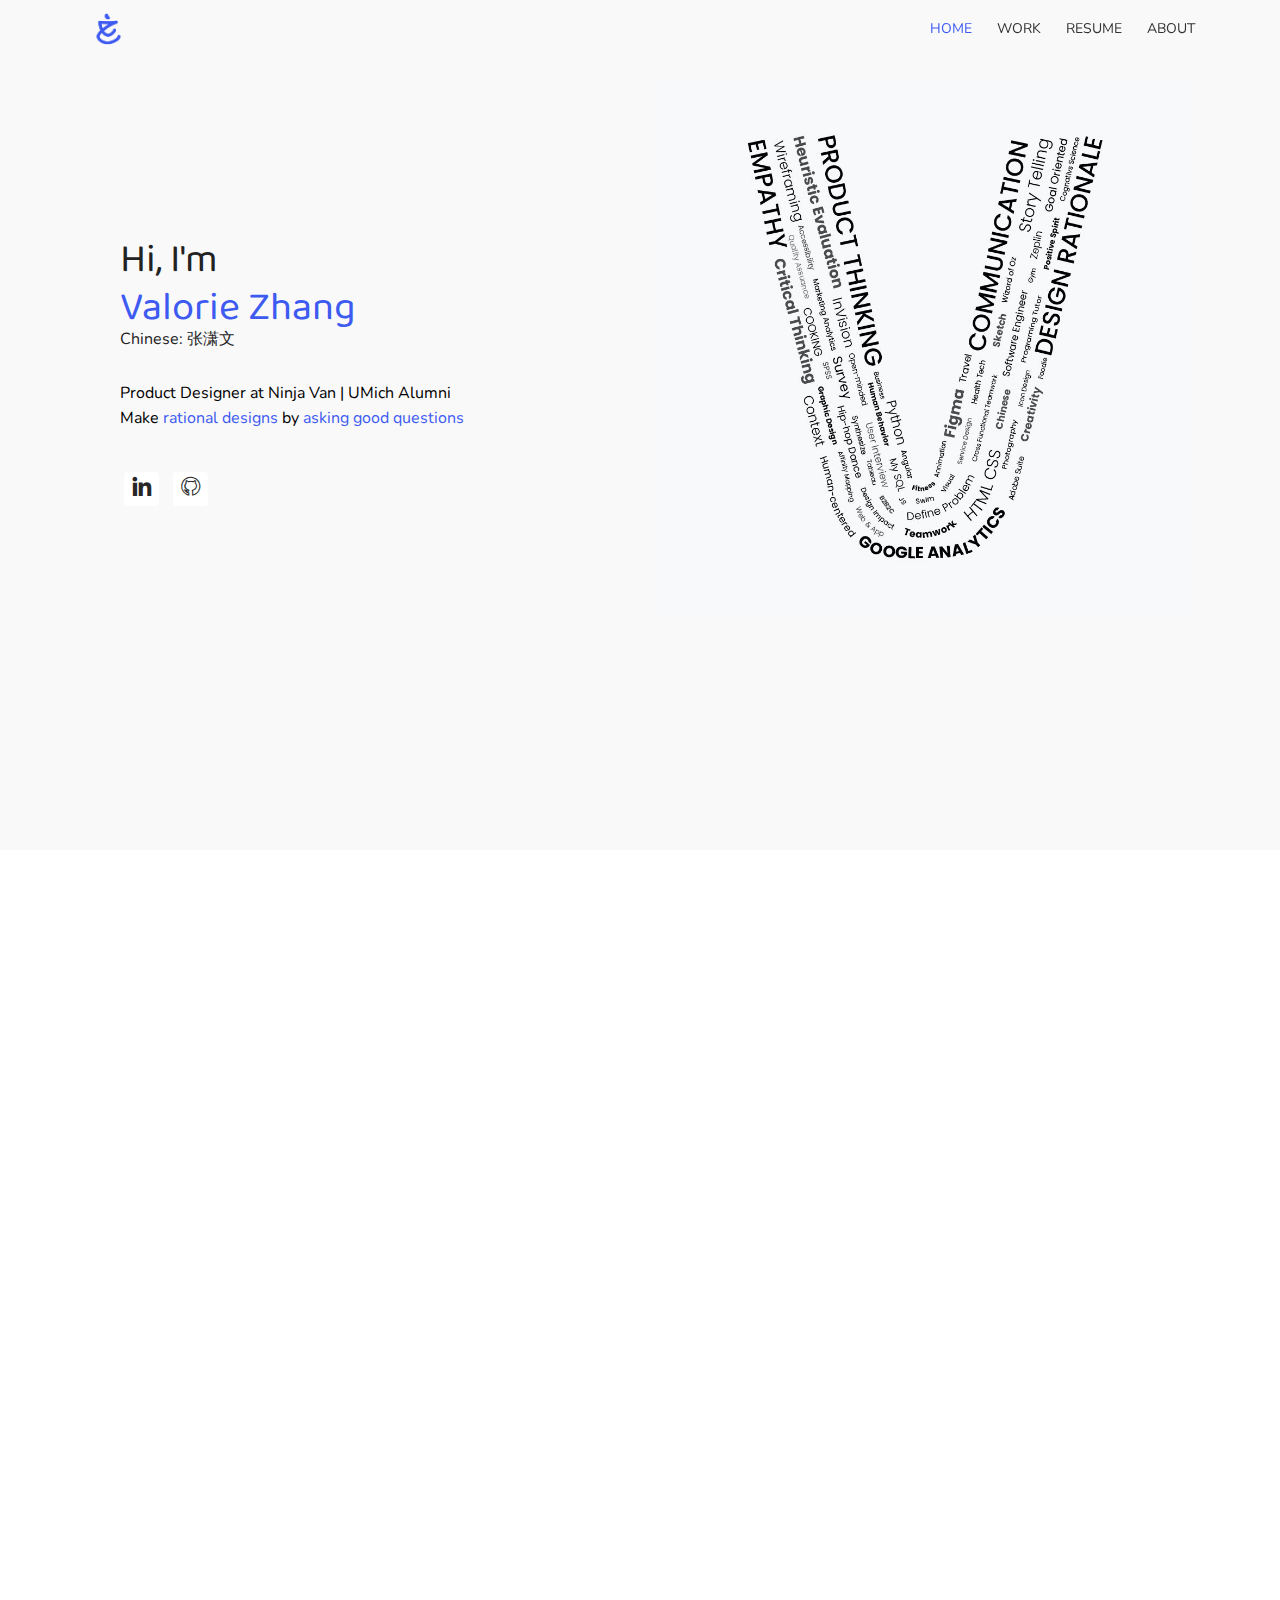
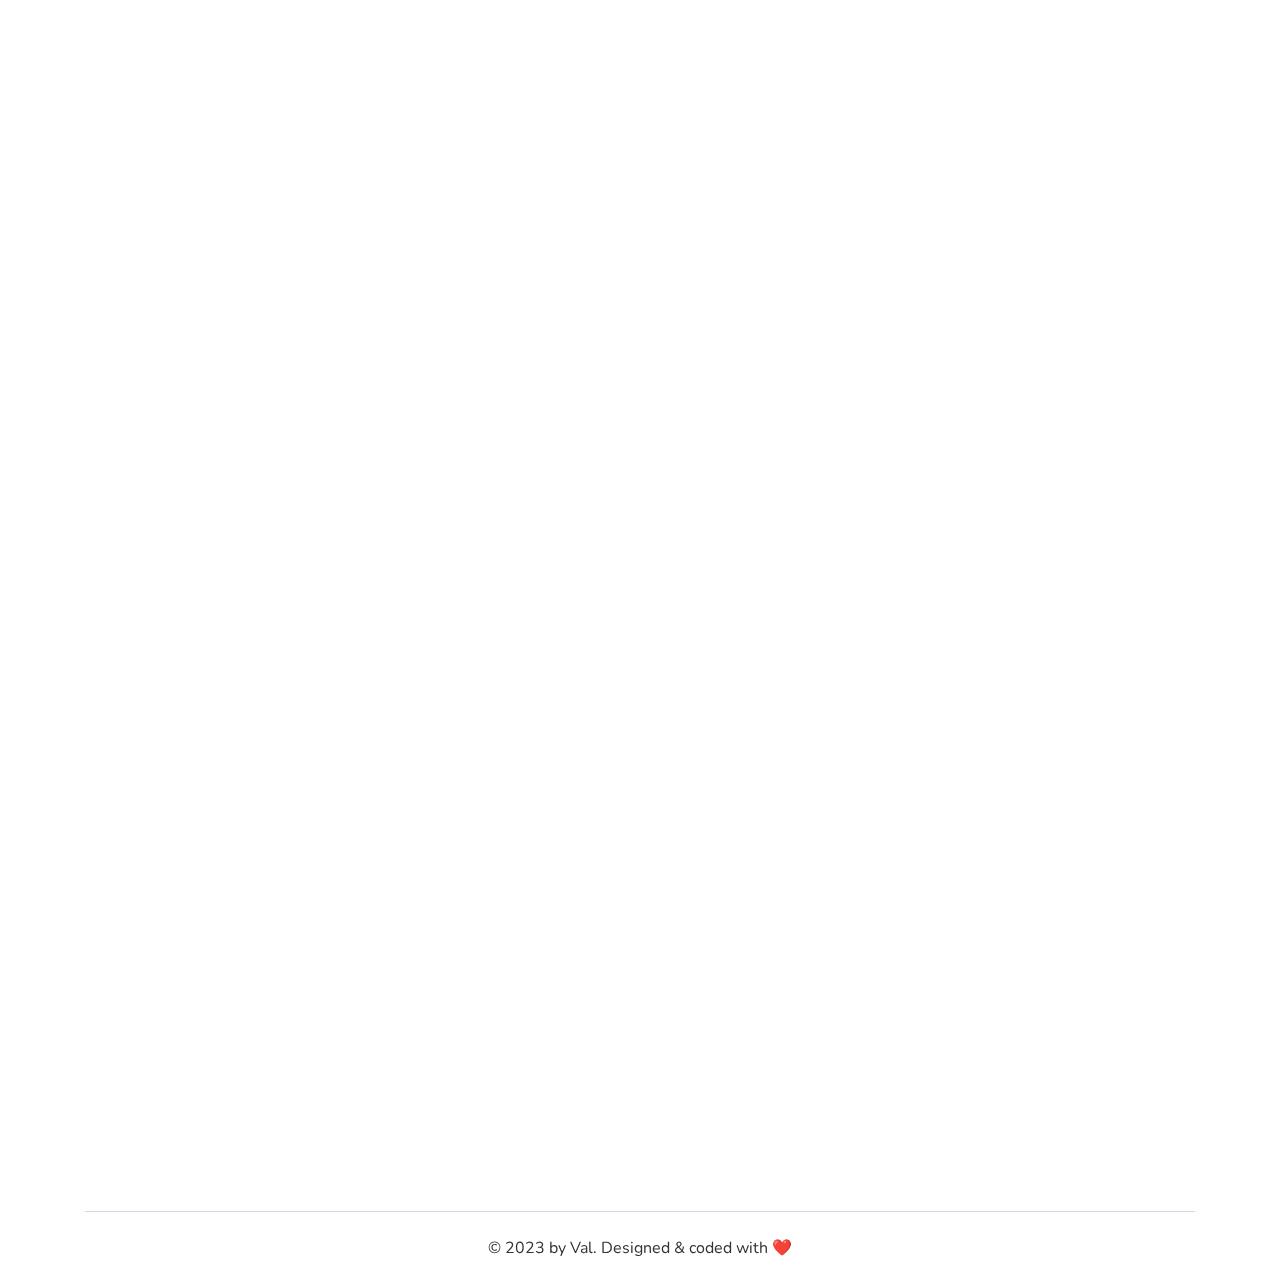
==== commit a77ec240: "updated 2023 footer" ====
--- a/index.html
+++ b/index.html
@@ -337,7 +337,7 @@
                         <div class="row">
                             <div class="col-md-12">
                                 <div class="copyright-content">
-                                    <p>© 2021 by Val. Designed & coded with ❤️</p>
+                                    <p>© 2023 by Val. Designed & coded with ❤️</p>
                                 </div>
                             </div>
                         </div>
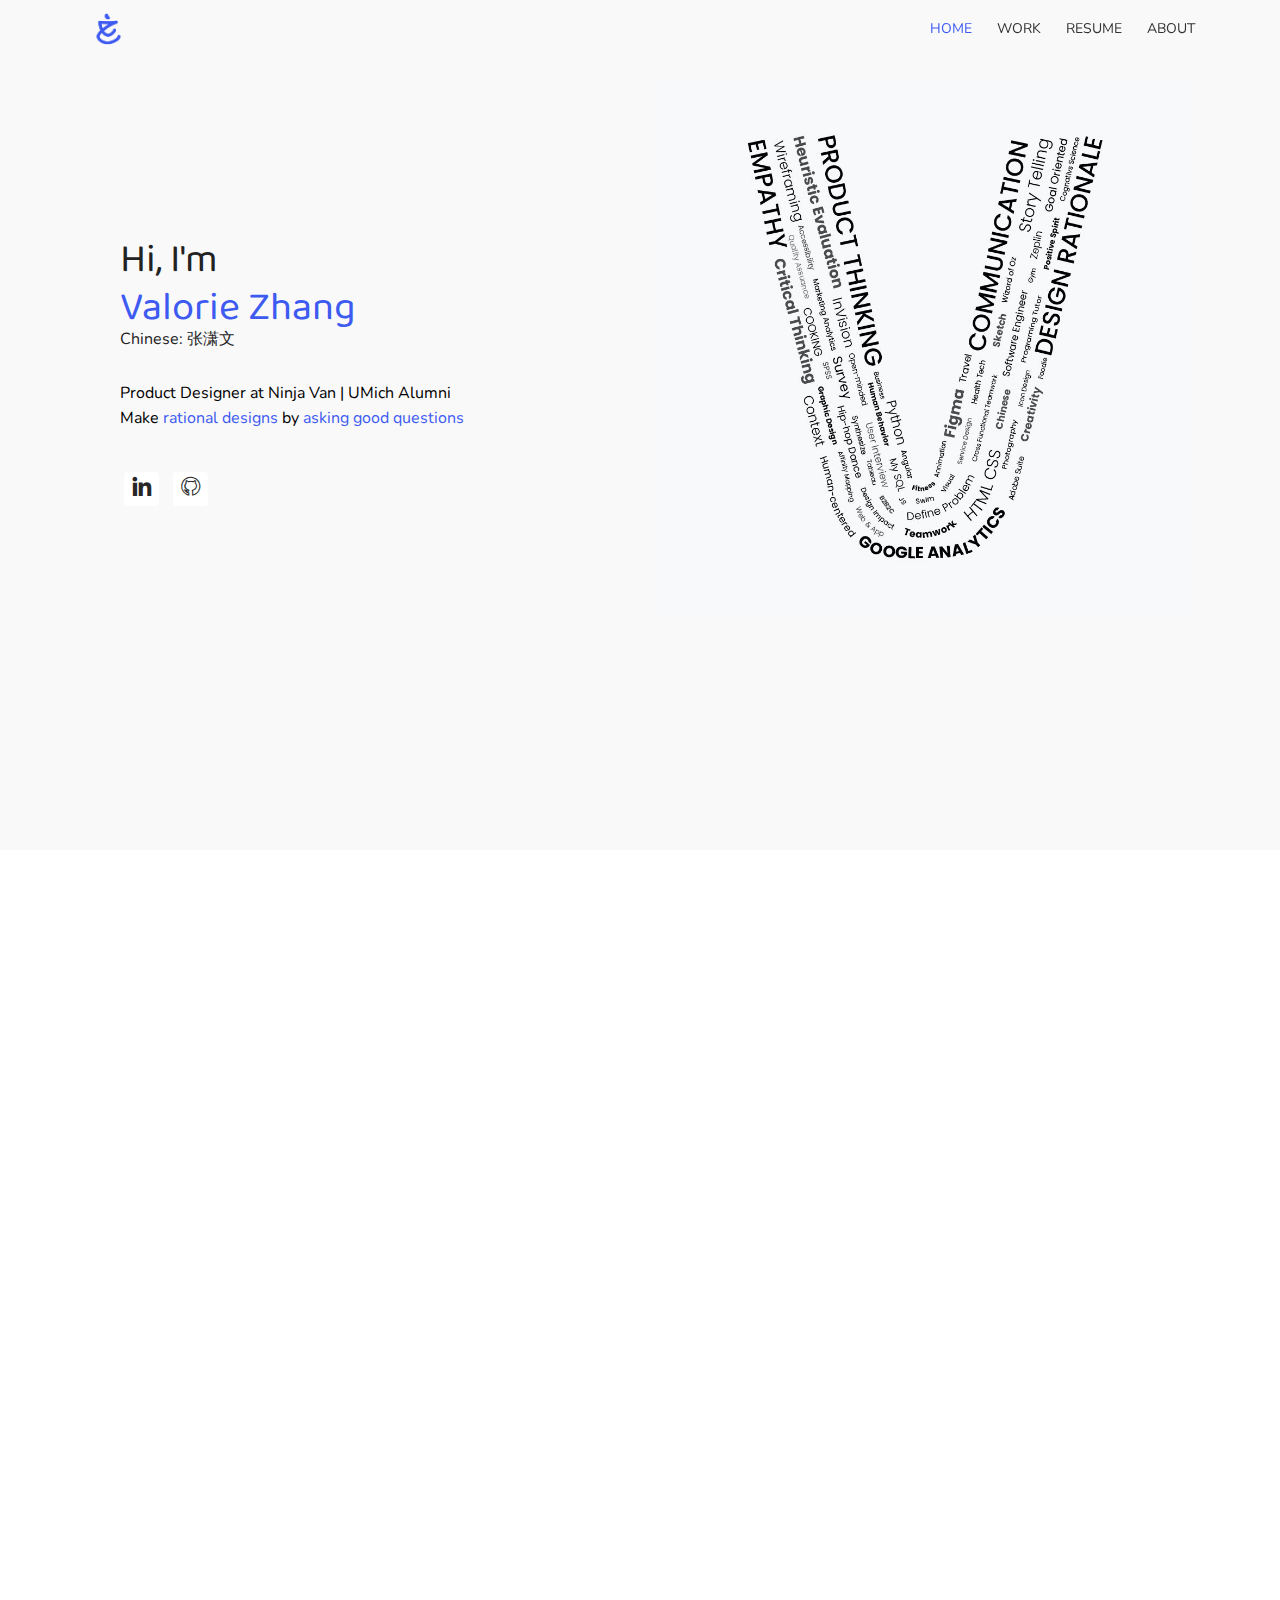
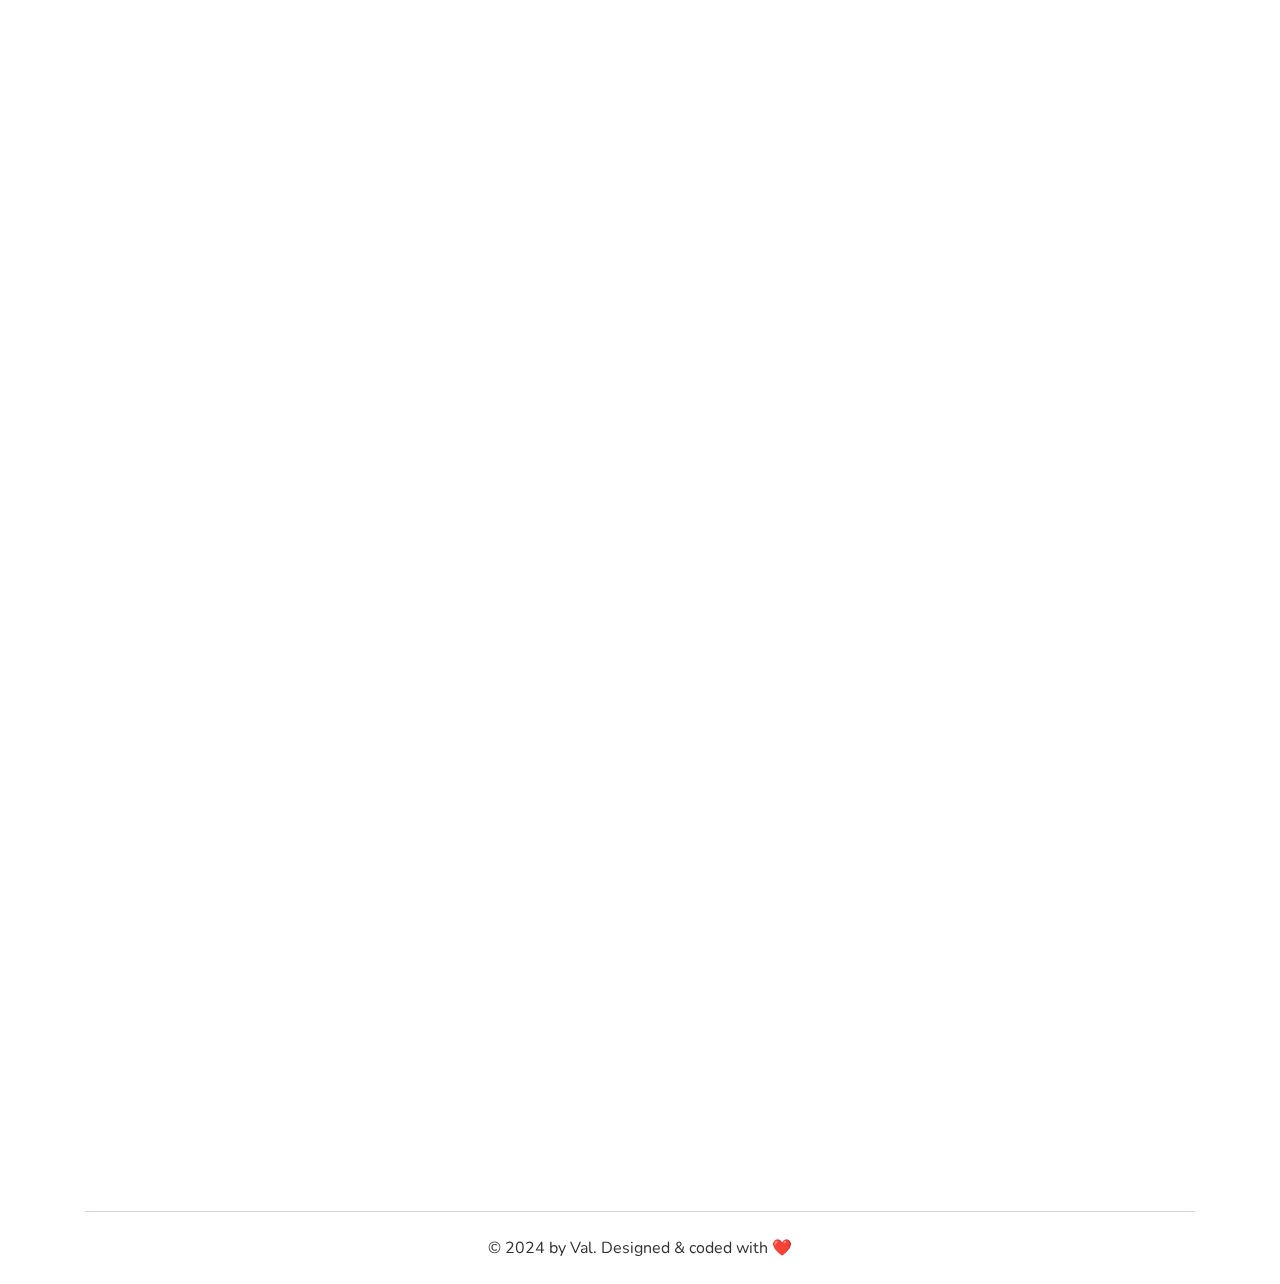
==== commit 158b863e: "changed resume and year" ====
--- a/index.html
+++ b/index.html
@@ -66,7 +66,7 @@
                                 </a>
                             </li>
                             <li class="nav-item">
-                                <a class="nav-link" href="assets/files/valzhang2023.pdf" target="_blank">
+                                <a class="nav-link" href="assets/files/valzhang2024.pdf" target="_blank">
                                     RESUME
                                 </a>
                             </li>
@@ -143,7 +143,7 @@
                                 </div>
                             </div>
                             <div class="col-lg-6 col-md-12 col-xs-12 wow fadeInLeft">
-                                <img class="img-fluid feature-img-fluid" src="assets/img/home/nv.png" alt="">
+                                <img class="img-fluid feature-img-fluid clickable-image" src="assets/img/home/nv.png" alt="nv.png" id="image-click-trigger">
                             </div>
                         </div>
                         <!-- end of work NV -->
@@ -285,13 +285,13 @@
                                             Service & physical product design · Family bonding · Interdisciplinary work
                                         </small></p>
                                         
-                                        <button onClick="window.open('https://www.valoriezhang.com/ipd');" class="main-button">View Details</button>
-                                        
-                                    </div>
-                                </div>
-                            </div>
-                            <div class="col-lg-6 col-md-12 col-xs-12 wow fadeInLeft">
-                                <a target="_blank" href="https://www.valoriezhang.com/ipd"><img class="img-fluid feature-img-fluid" src="assets/img/home/igiyg.png" alt="igiyg.png"></a>
+                                        <button onClick="window.open('https://valoryxiaowen.wixsite.com/valorie-zhang/ipd');" class="main-button">View Details</button>
+                                        
+                                    </div>
+                                </div>
+                            </div>
+                            <div class="col-lg-6 col-md-12 col-xs-12 wow fadeInLeft">
+                                <a target="_blank" href="https://valoryxiaowen.wixsite.com/valorie-zhang/ipd"><img class="img-fluid feature-img-fluid" src="assets/img/home/igiyg.png" alt="igiyg.png"></a>
                             </div>
                         </div>
                         <!-- end of work 4 -->
@@ -314,13 +314,13 @@
                                             Kiosk UX/UI design · UX research · Market analysis · Cold user interviews
                                         </small></p>
                                         
-                                        <button onClick="window.open('https://www.valoriezhang.com/sl');" class="main-button">View Details</button>
-                                        
-                                    </div>
-                                </div>
-                            </div>
-                            <div class="col-lg-6 col-md-12 col-xs-12 wow fadeInLeft">
-                                <a target="_blank" href="https://www.valoriezhang.com/sl"><img class="img-fluid feature-img-fluid" src="assets/img/home/SodaLabs.png" alt="SodaLabs.png"></a>
+                                        <button onClick="window.open('https://valoryxiaowen.wixsite.com/valorie-zhang/sl');" class="main-button">View Details</button>
+                                        
+                                    </div>
+                                </div>
+                            </div>
+                            <div class="col-lg-6 col-md-12 col-xs-12 wow fadeInLeft">
+                                <a target="_blank" href="https://valoryxiaowen.wixsite.com/valorie-zhang/sl"><img class="img-fluid feature-img-fluid" src="assets/img/home/SodaLabs.png" alt="SodaLabs.png"></a>
                             </div>
                         </div>
                         <!-- end of work 5 -->
@@ -337,7 +337,7 @@
                         <div class="row">
                             <div class="col-md-12">
                                 <div class="copyright-content">
-                                    <p>© 2023 by Val. Designed & coded with ❤️</p>
+                                    <p>© 2024 by Val. Designed & coded with ❤️</p>
                                 </div>
                             </div>
                         </div>
@@ -348,15 +348,12 @@
             <!-- popup confirmation -->
            <div id="myModal" class="cd-popup" role="alert">
             <div class="cd-popup-container">
-                <h4>Enter password to view details</h4> 
+                <span href="#0" class="close cd-popup-close">&times;</span>
+                <h4>Enter Password</h4> 
+                <small>Please check my resume for password :)</small>
                   <input type="password" id="passwordInput">
                   <button class="btn-border" type="submit" onclick="checkPassword()">Show me</button>
-                <p>ps: check my resume for password :)</p>
-                <ul>
-                    <li class="nav-item">
-                        <a href="#0" class="cd-popup-close img-replace btn-sm">CLOSE</a>
-                    </li>
-                </ul>
+               
                 </div> <!-- cd-popup-container -->
                 </div> <!-- cd-popup -->
 
--- a/assets/css/main.css
+++ b/assets/css/main.css
@@ -599,6 +599,14 @@
 }
 .icon-close, .icon-check {
   color: #3d5af1;
+}
+
+.close {
+    position: absolute;
+    top: 10px;
+    right: 10px;
+    font-size: 20px;
+    cursor: pointer;
 }
 
 .social-icon a {
@@ -1957,6 +1965,10 @@
   transform: translateY(0);
 }
 
+.clickable-image {
+    cursor: pointer;
+}
+
 @media only screen and (min-width:1170px) {
   .cd-popup-container {
     margin: 8em auto;
